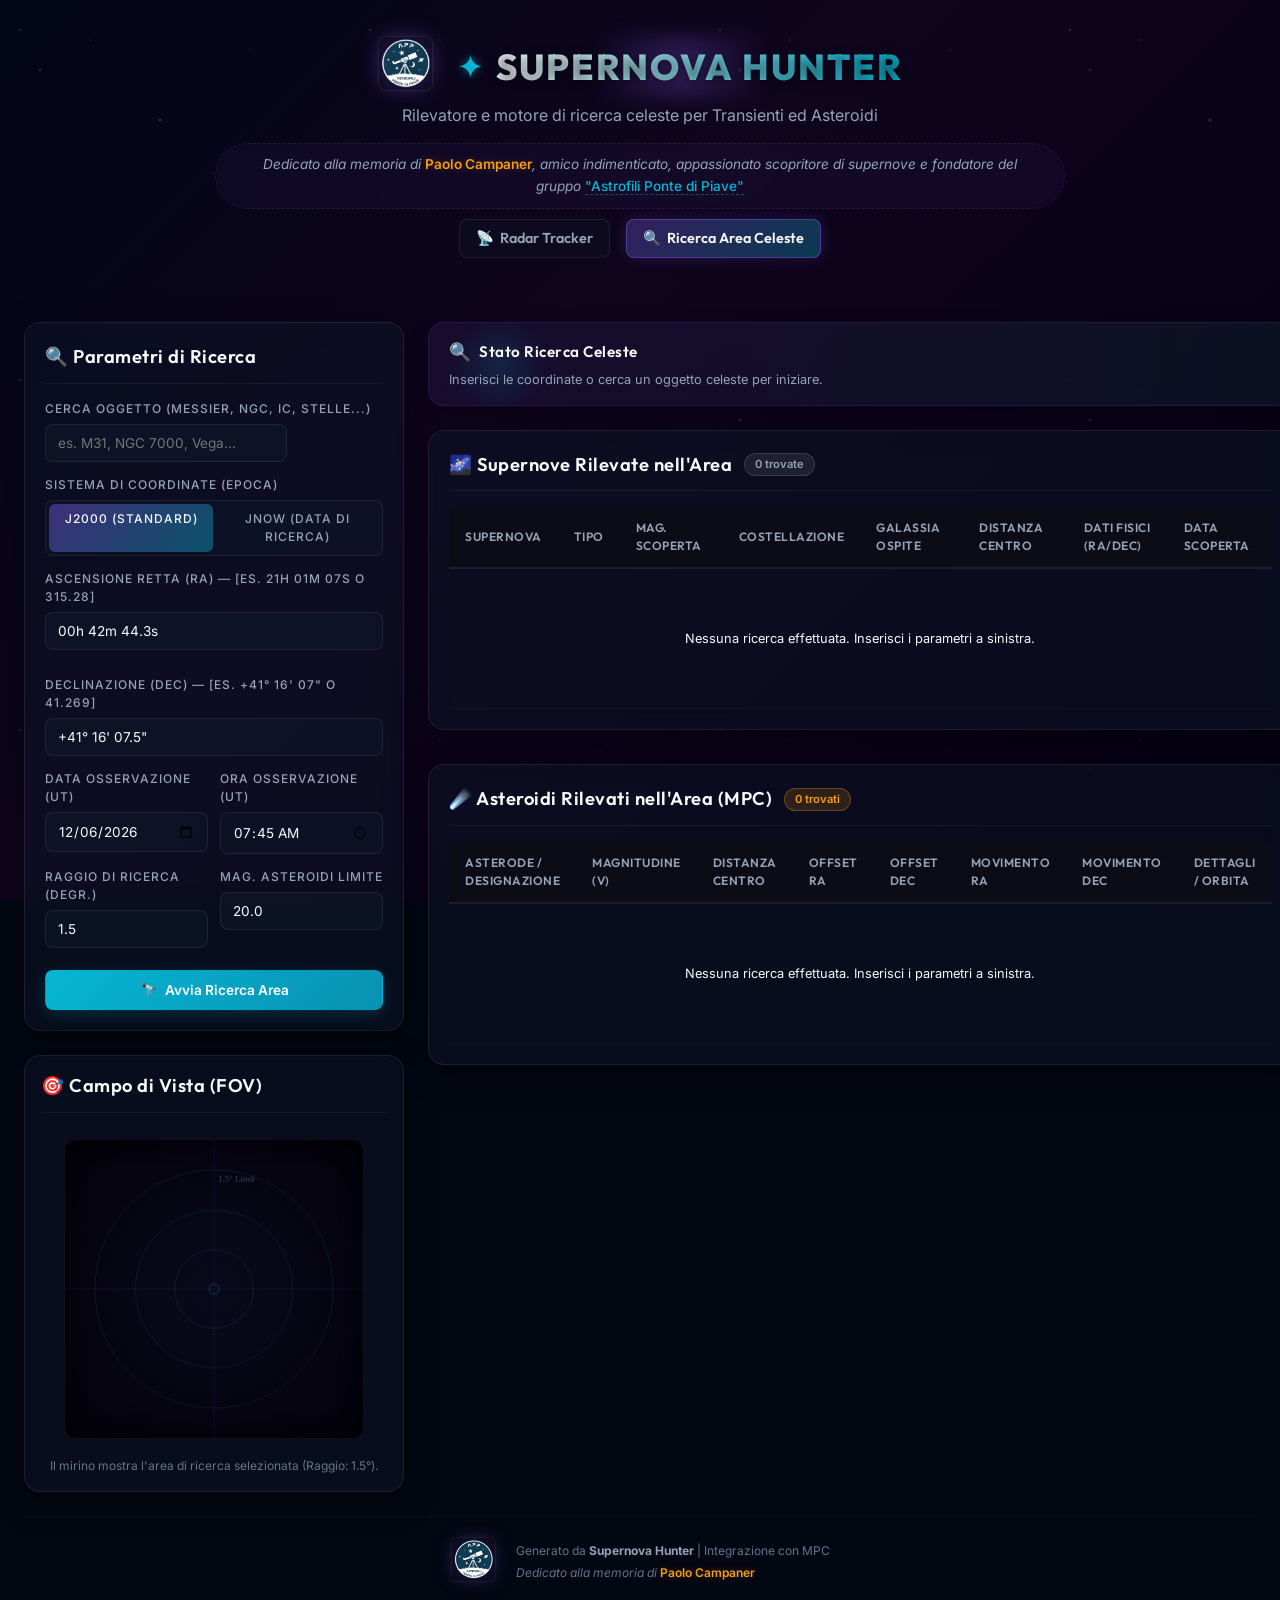
==== search.html @ 0cbd430c "Add collapsible MPC Debug Console card to inspect request URL and response HTML" ====
<!DOCTYPE html>
<html lang="it">
<head>
    <meta charset="UTF-8">
    <meta name="viewport" content="width=device-width, initial-scale=1.0">
    <title>Supernova & Asteroid Search - Celestial Area Lookup</title>
    
    <!-- Google Fonts -->
    <link rel="preconnect" href="https://fonts.googleapis.com">
    <link rel="preconnect" href="https://fonts.gstatic.com" crossorigin>
    <link href="https://fonts.googleapis.com/css2?family=Inter:wght@300;400;500;600;700&family=Outfit:wght@300;400;500;600;700;800&display=swap" rel="stylesheet">
    
    <!-- Styling -->
    <link rel="stylesheet" href="style.css">
</head>
<body>
    <div class="cosmos-bg"></div>
    <div class="stars-overlay"></div>

    <div class="app-container">
        <!-- Header -->
        <header class="app-header">
            <div class="header-logo-container">
                <a href="https://www.astrofilipontedipiave.it" target="_blank" class="brand-logo-link">
                    <img src="LogoAstrofili.png" alt="Logo Astrofili Ponte di Piave" class="brand-logo-img">
                </a>
                <div class="header-logo">
                    <div class="logo-glow"></div>
                    <span class="logo-icon">✦</span>
                    <h1>SUPERNOVA HUNTER</h1>
                </div>
            </div>
            <p class="header-subtitle">Rilevatore e motore di ricerca celeste per Transienti ed Asteroidi</p>
            <div class="header-dedication">
                Dedicato alla memoria di <strong class="dedication-highlight">Paolo Campaner</strong>, amico indimenticato, appassionato scopritore di supernove e fondatore del gruppo <a href="https://www.astrofilipontedipiave.it" target="_blank" class="dedication-link">"Astrofili Ponte di Piave"</a>
            </div>
            
            <!-- Navigation Menu -->
            <nav class="nav-menu">
                <a href="index.html" class="nav-item">
                    <span>📡</span> Radar Tracker
                </a>
                <a href="search.html" class="nav-item active">
                    <span>🔍</span> Ricerca Area Celeste
                </a>
            </nav>
        </header>

        <!-- Main Layout Grid -->
        <main class="app-grid">
            
            <!-- Left Column: Search Form & Target Visualizer -->
            <section class="grid-left">
                
                <!-- Target Configuration Card -->
                <div class="card glass-card">
                    <div class="card-header">
                        <h2>🔍 Parametri di Ricerca</h2>
                    </div>
                    
                    <form id="searchForm" class="config-form">
                        <!-- DSO Text Search -->
                        <div class="form-group">
                            <label for="dsoSearch">Cerca Oggetto (Messier, NGC, IC, Stelle...)</label>
                            <div class="search-container">
                                <input type="text" id="dsoSearch" placeholder="es. M31, NGC 7000, Vega..." autocomplete="off">
                                <div id="searchSuggestions" class="suggestions-list" style="display: none;"></div>
                            </div>
                        </div>
                        
                        <!-- Epoch Coordinate System Toggle -->
                        <div class="form-group">
                            <label>Sistema di Coordinate (Epoca)</label>
                            <div class="radio-group-container">
                                <input type="radio" name="coordEpoch" id="epochJ2000" value="J2000" checked>
                                <label for="epochJ2000" class="radio-btn-label">J2000 (Standard)</label>
                                
                                <input type="radio" name="coordEpoch" id="epochJNow" value="JNow">
                                <label for="epochJNow" class="radio-btn-label">JNow (Data di Ricerca)</label>
                            </div>
                        </div>

                        <!-- RA and Dec Inputs -->
                        <div class="form-group">
                            <label for="inputRA">Ascensione Retta (RA) — [es. 21h 01m 07s o 315.28]</label>
                            <input type="text" id="inputRA" required placeholder="es. 21h 01m 07s o 315.28">
                        </div>
                        <div class="form-group" style="margin-top: 12px;">
                            <label for="inputDec">Declinazione (Dec) — [es. +41° 16' 07&quot; o 41.269]</label>
                            <input type="text" id="inputDec" required placeholder="es. +41° 16' 07&quot; o 41.269">
                        </div>

                        <!-- Date and Time of Observation (for Precession & MPC calculations) -->
                        <div class="form-row">
                            <div class="form-group">
                                <label for="searchDate">Data Osservazione (UT)</label>
                                <input type="date" id="searchDate" required>
                            </div>
                            <div class="form-group">
                                <label for="searchTime">Ora Osservazione (UT)</label>
                                <input type="time" id="searchTime" required>
                            </div>
                        </div>

                        <!-- Radius and Limiting Mag -->
                        <div class="form-row">
                            <div class="form-group">
                                <label for="searchRadius">Raggio di Ricerca (degr.)</label>
                                <input type="number" id="searchRadius" step="0.1" min="0.1" max="5.0" value="1.5" required>
                            </div>
                            <div class="form-group">
                                <label for="limitMag">Mag. Asteroidi Limite</label>
                                <input type="number" id="limitMag" step="0.5" min="10" max="25" value="20.0" required>
                            </div>
                        </div>

                        <div class="form-buttons">
                            <button type="submit" class="btn btn-search">
                                <span>🔭</span> Avvia Ricerca Area
                            </button>
                        </div>
                    </form>
                </div>

                <!-- Coordinates Target Mini-Map Visualizer -->
                <div class="card glass-card coord-viz-card">
                    <div class="card-header" style="width: 100%;">
                        <h2>🎯 Campo di Vista (FOV)</h2>
                    </div>
                    <div class="coord-canvas-container">
                        <canvas id="coordVisualizer" width="300" height="300"></canvas>
                    </div>
                    <div style="font-size: 0.75rem; color: var(--text-muted); text-align: center; margin-top: 8px;">
                        Il mirino mostra l'area di ricerca selezionata (Raggio: <span id="fovRadiusLabel">1.5</span>°).
                    </div>
                </div>

            </section>
            
            <!-- Right Column: Results Sections -->
            <section class="grid-right">
                
                <!-- Live Search Summary Banner -->
                <div class="info-banner" id="searchInfoBanner">
                    <div class="banner-glow"></div>
                    <div class="banner-content">
                        <div class="banner-title-group">
                            <span class="pulse-icon">🔍</span>
                            <h3>Stato Ricerca Celeste</h3>
                        </div>
                        <p id="searchSummaryText">Inserisci le coordinate o cerca un oggetto celeste per iniziare.</p>
                    </div>
                </div>

                <!-- Supernovae Results Table Card -->
                <div class="card glass-card results-card">
                    <div class="card-header">
                        <div class="header-title-wrapper">
                            <h2>🌌 Supernove Rilevate nell'Area</h2>
                            <span class="count-badge" id="snCountBadge">0 trovate</span>
                        </div>
                    </div>
                    
                    <div class="table-wrapper">
                        <table class="supernovae-table">
                            <thead>
                                <tr>
                                    <th>Supernova</th>
                                    <th>Tipo</th>
                                    <th>Mag. Scoperta</th>
                                    <th>Costellazione</th>
                                    <th>Galassia Ospite</th>
                                    <th>Distanza Centro</th>
                                    <th>Dati Fisici (RA/Dec)</th>
                                    <th>Data Scoperta</th>
                                </tr>
                            </thead>
                            <tbody id="snResultsBody">
                                <tr>
                                    <td colspan="8" class="table-placeholder">
                                        Nessuna ricerca effettuata. Inserisci i parametri a sinistra.
                                    </td>
                                </tr>
                            </tbody>
                        </table>
                    </div>
                </div>

                <!-- Minor Planets / Asteroids Results Table Card -->
                <div class="card glass-card results-card" style="margin-top: 10px;">
                    <div class="card-header">
                        <div class="header-title-wrapper">
                            <h2>☄️ Asteroidi Rilevati nell'Area (MPC)</h2>
                            <span class="count-badge badge-asteroid" id="asteroidCountBadge">0 trovati</span>
                        </div>
                    </div>
                    
                    <div class="table-wrapper">
                        <table class="supernovae-table">
                            <thead>
                                <tr>
                                    <th>Asterode / Designazione</th>
                                    <th>Magnitudine (V)</th>
                                    <th>Distanza Centro</th>
                                    <th>Offset RA</th>
                                    <th>Offset Dec</th>
                                    <th>Movimento RA</th>
                                    <th>Movimento Dec</th>
                                    <th>Dettagli / Orbita</th>
                                </tr>
                            </thead>
                            <tbody id="asteroidResultsBody">
                                <tr>
                                    <td colspan="8" class="table-placeholder">
                                        Nessuna ricerca effettuata. Inserisci i parametri a sinistra.
                                    </td>
                                </tr>
                            </tbody>
                        </table>
                    </div>
                </div>

                <!-- Fallback Form for MPC Redirect -->
                <div id="mpcFallbackContainer" class="card glass-card" style="display: none; border-color: rgba(245, 158, 11, 0.3);">
                    <div style="display: flex; gap: 12px; align-items: flex-start;">
                        <span style="font-size: 1.5rem;">⚠️</span>
                        <div>
                            <h4 style="color: var(--neon-gold); font-family: var(--font-display); margin-bottom: 4px;">Problema con l'interrogazione diretta dell'MPC</h4>
                            <p style="font-size: 0.8rem; color: var(--text-secondary); margin-bottom: 12px;">
                                La richiesta diretta ai server del Minor Planet Center è stata bloccata (CORS o timeout). Puoi comunque produrre la lista ufficiale compilando la richiesta ufficiale in una nuova finestra.
                            </p>
                            
                            <!-- Hidden form to submit to MPC -->
                            <form action="https://minorplanetcenter.net/cgi-bin/mpcheck.cgi" method="POST" target="_blank" id="mpcRedirectForm">
                                <input type="hidden" name="year" id="fallbackYear">
                                <input type="hidden" name="month" id="fallbackMonth">
                                <input type="hidden" name="day" id="fallbackDay">
                                <input type="hidden" name="which" value="pos">
                                <input type="hidden" name="ra" id="fallbackRA">
                                <input type="hidden" name="decl" id="fallbackDec">
                                <input type="hidden" name="radius" id="fallbackRadius">
                                <input type="hidden" name="limit" id="fallbackLimit">
                                <input type="hidden" name="oc" value="500">
                                <input type="hidden" name="sort" value="d">
                                <input type="hidden" name="mot" value="h">
                                <input type="hidden" name="tmot" value="s">
                                <input type="hidden" name="pdes" value="u">
                                <input type="hidden" name="needed" value="f">
                                <input type="hidden" name="type" value="p">
                                
                                <button type="submit" class="btn btn-secondary" style="border-color: var(--neon-gold); color: var(--neon-gold); background: rgba(245, 158, 11, 0.1);">
                                    🔗 Apri Ricerca su Minor Planet Center (Nuova Scheda)
                                </button>
                            </form>
                        </div>
                    </div>
                <!-- MPC Debug Console -->
                <div class="card glass-card" id="mpcDebugConsole" style="margin-top: 10px; border-color: rgba(6, 182, 212, 0.3);">
                    <div class="card-header" style="cursor: pointer; display: flex; justify-content: space-between; align-items: center;" onclick="document.getElementById('mpcDebugContent').classList.toggle('collapsed')">
                        <h2>🛠️ MPC Debug Console (Scambio Query)</h2>
                        <span class="badge badge-info" style="cursor: pointer;">Espandi/Riduci</span>
                    </div>
                    <div id="mpcDebugContent" class="debug-content collapsed" style="padding: 12px; display: flex; flex-direction: column; gap: 10px;">
                        <div>
                            <strong style="color: var(--neon-cyan); font-size: 0.8rem;">URL Richiesta (tramite Proxy):</strong>
                            <input type="text" id="debugMpcUrl" readonly style="width: 100%; background: rgba(0,0,0,0.5); border: 1px solid rgba(255,255,255,0.1); color: #fff; padding: 6px; border-radius: 4px; font-family: monospace; font-size: 0.75rem; margin-top: 4px;">
                        </div>
                        <div>
                            <strong style="color: var(--neon-gold); font-size: 0.8rem;">Risposta HTML Ricevuta:</strong>
                            <textarea id="debugMpcResponse" readonly rows="12" style="width: 100%; background: rgba(0,0,0,0.5); border: 1px solid rgba(255,255,255,0.1); color: #fff; padding: 6px; border-radius: 4px; font-family: monospace; font-size: 0.75rem; margin-top: 4px; resize: vertical;"></textarea>
                        </div>
                    </div>
                </div>

            </section>
            
        </main>
        
        <!-- Footer -->
        <footer class="app-footer-bar">
            <div class="footer-content">
                <a href="https://www.astrofilipontedipiave.it" target="_blank" class="footer-logo-link">
                    <img src="LogoAstrofili.png" alt="Logo Astrofili Ponte di Piave" class="footer-logo-img">
                </a>
                <div class="footer-text">
                    <p>Generato da <strong>Supernova Hunter</strong> | Integrazione con MPC</p>
                    <p class="footer-dedication-text">Dedicato alla memoria di <span class="dedication-highlight">Paolo Campaner</span></p>
                </div>
            </div>
        </footer>
    </div>

    <!-- Scripts -->
    <script src="search.js"></script>
</body>
</html>
---- style.css ----
/* ==========================================================================
   SUPERNOVA HUNTER - PREMIUM COSMIC DESIGN SYSTEM
   ========================================================================== */

/* Design Tokens & Theme Variables */
:root {
    --bg-dark: #030712;
    --bg-deep: #090314;
    --glass-bg: rgba(15, 23, 42, 0.45);
    --glass-bg-hover: rgba(30, 41, 59, 0.55);
    --glass-border: rgba(255, 255, 255, 0.08);
    --glass-border-focus: rgba(139, 92, 246, 0.4);
    
    /* Neon Colors */
    --neon-cyan: #06b6d4;
    --neon-purple: #8b5cf6;
    --neon-pink: #ec4899;
    --neon-gold: #f59e0b;
    --neon-green: #10b981;
    --neon-red: #ef4444;
    
    /* Text Colors */
    --text-primary: #f8fafc;
    --text-secondary: #94a3b8;
    --text-muted: #64748b;
    
    /* Layout & Utilities */
    --font-display: 'Outfit', 'Inter', -apple-system, BlinkMacSystemFont, sans-serif;
    --font-sans: 'Inter', -apple-system, BlinkMacSystemFont, sans-serif;
    --border-radius: 16px;
    --transition: all 0.25s cubic-bezier(0.4, 0, 0.2, 1);
    --shadow-glow: 0 0 20px rgba(139, 92, 246, 0.15);
}

/* Reset & Base Styles */
* {
    margin: 0;
    padding: 0;
    box-sizing: border-box;
}

body {
    background-color: var(--bg-dark);
    color: var(--text-primary);
    font-family: var(--font-sans);
    line-height: 1.5;
    overflow-x: hidden;
}

/* Dynamic Cosmic Backgrounds */
.cosmos-bg {
    position: fixed;
    top: 0;
    left: 0;
    width: 100vw;
    height: 100vh;
    background: linear-gradient(135deg, #020617 0%, #0f051d 40%, #050012 100%);
    z-index: -2;
}

.stars-overlay {
    position: fixed;
    top: 0;
    left: 0;
    width: 100vw;
    height: 100vh;
    background-image: 
        radial-gradient(1.5px 1.5px at 20px 30px, #ffffff, rgba(0,0,0,0)),
        radial-gradient(2px 2px at 40px 70px, rgba(255,255,255,0.7), rgba(0,0,0,0)),
        radial-gradient(1px 1px at 90px 40px, rgba(255,255,255,0.9), rgba(0,0,0,0)),
        radial-gradient(2px 2px at 160px 120px, #ffffff, rgba(0,0,0,0)),
        radial-gradient(1.5px 1.5px at 250px 50px, rgba(139,92,246,0.6), rgba(0,0,0,0));
    background-repeat: repeat;
    background-size: 350px 350px;
    opacity: 0.25;
    z-index: -1;
    animation: slow-pan 120s linear infinite;
}

@keyframes slow-pan {
    from { background-position: 0 0; }
    to { background-position: 350px 700px; }
}

/* Scrollbar styling */
::-webkit-scrollbar {
    width: 8px;
    height: 8px;
}
::-webkit-scrollbar-track {
    background: rgba(15, 23, 42, 0.15);
}
::-webkit-scrollbar-thumb {
    background: rgba(255, 255, 255, 0.1);
    border-radius: 4px;
}
::-webkit-scrollbar-thumb:hover {
    background: rgba(255, 255, 255, 0.2);
}

/* App Container */
.app-container {
    display: flex;
    flex-direction: column;
    min-height: 100vh;
    padding: 24px;
    max-width: 1600px;
    margin: 0 auto;
    gap: 24px;
}

/* Header Styles */
.app-header {
    text-align: center;
    padding: 12px 0;
    margin-bottom: 8px;
}

.header-logo-container {
    display: flex;
    align-items: center;
    justify-content: center;
    gap: 24px;
    flex-wrap: wrap;
}

.brand-logo-link {
    display: inline-block;
    filter: drop-shadow(0 0 10px rgba(139, 92, 246, 0.4));
    transition: transform 0.3s ease, filter 0.3s ease;
}

.brand-logo-link:hover {
    transform: scale(1.06);
    filter: drop-shadow(0 0 15px rgba(6, 182, 212, 0.7));
}

.brand-logo-img {
    height: 55px;
    border-radius: 8px;
    border: 1px solid rgba(255, 255, 255, 0.08);
    background: rgba(12, 8, 24, 0.4);
    padding: 2px;
}

.header-logo {
    position: relative;
    display: inline-flex;
    align-items: center;
    justify-content: center;
    gap: 12px;
}

.logo-glow {
    position: absolute;
    width: 250px;
    height: 60px;
    background: radial-gradient(circle, rgba(139,92,246,0.3) 0%, rgba(0,0,0,0) 70%);
    filter: blur(10px);
    z-index: -1;
}

.logo-icon {
    font-size: 2rem;
    color: var(--neon-cyan);
    text-shadow: 0 0 10px rgba(6,182,212,0.6);
    animation: pulse-glow 3s infinite ease-in-out;
}

.app-header h1 {
    font-family: var(--font-display);
    font-weight: 800;
    font-size: 2.25rem;
    letter-spacing: 2px;
    background: linear-gradient(to right, var(--text-primary), var(--neon-cyan));
    -webkit-background-clip: text;
    -webkit-text-fill-color: transparent;
    text-shadow: 0 2px 10px rgba(0,0,0,0.5);
}

.header-subtitle {
    color: var(--text-secondary);
    font-size: 1rem;
    margin-top: 6px;
    font-weight: 400;
}

/* Grid Layout */
.app-grid {
    display: grid;
    grid-template-columns: 380px 1fr;
    gap: 24px;
    align-items: start;
}

@media (max-width: 1100px) {
    .app-grid {
        grid-template-columns: 1fr;
    }
}

.grid-left, .grid-right {
    display: flex;
    flex-direction: column;
    gap: 24px;
}

/* Cards (Glassmorphism design) */
.card {
    background: var(--glass-bg);
    border: 1px solid var(--glass-border);
    border-radius: var(--border-radius);
    padding: 20px;
    box-shadow: 0 8px 32px 0 rgba(0, 0, 0, 0.4);
    backdrop-filter: blur(12px);
    -webkit-backdrop-filter: blur(12px);
    transition: var(--transition);
}

.card:hover {
    border-color: rgba(255, 255, 255, 0.12);
}

.card-header {
    display: flex;
    justify-content: space-between;
    align-items: center;
    margin-bottom: 16px;
    padding-bottom: 12px;
    border-bottom: 1px solid rgba(255, 255, 255, 0.05);
}

.card-header h2 {
    font-family: var(--font-display);
    font-size: 1.15rem;
    font-weight: 600;
    letter-spacing: 0.5px;
    color: var(--text-primary);
}

/* Configuration Panel Controls */
.config-form {
    display: flex;
    flex-direction: column;
    gap: 14px;
}

.form-row {
    display: grid;
    grid-template-columns: 1fr 1fr;
    gap: 12px;
}

.form-group {
    display: flex;
    flex-direction: column;
    gap: 6px;
}

.form-group label {
    font-size: 0.75rem;
    font-weight: 500;
    text-transform: uppercase;
    letter-spacing: 1px;
    color: var(--text-secondary);
}

.form-group input {
    background: rgba(15, 23, 42, 0.6);
    border: 1px solid var(--glass-border);
    border-radius: 8px;
    padding: 10px 12px;
    color: var(--text-primary);
    font-family: var(--font-sans);
    font-size: 0.85rem;
    transition: var(--transition);
}

.form-group input:focus {
    outline: none;
    border-color: var(--neon-purple);
    box-shadow: 0 0 10px rgba(139, 92, 246, 0.15);
}

.form-buttons {
    display: flex;
    flex-direction: column;
    gap: 8px;
    margin-top: 8px;
}

/* Custom Buttons */
.btn {
    display: inline-flex;
    align-items: center;
    justify-content: center;
    gap: 8px;
    padding: 11px 16px;
    font-family: var(--font-sans);
    font-size: 0.85rem;
    font-weight: 600;
    border-radius: 8px;
    cursor: pointer;
    transition: var(--transition);
    border: 1px solid transparent;
}

.btn-primary {
    background: linear-gradient(135deg, var(--neon-purple) 0%, #7c3aed 100%);
    color: white;
    box-shadow: 0 4px 15px rgba(139, 92, 246, 0.2);
}

.btn-primary:hover {
    transform: translateY(-1px);
    box-shadow: 0 6px 20px rgba(139, 92, 246, 0.35);
    background: linear-gradient(135deg, #9333ea 0%, #6d28d9 100%);
}

.btn-secondary {
    background: rgba(30, 41, 59, 0.4);
    border: 1px solid var(--glass-border);
    color: var(--text-primary);
}

.btn-secondary:hover {
    background: rgba(51, 65, 85, 0.5);
    border-color: rgba(255, 255, 255, 0.2);
}

/* Radar Celeste */
.radar-container {
    display: flex;
    flex-direction: column;
    align-items: center;
    justify-content: center;
    margin: 10px 0 20px 0;
}

.radar-compass {
    position: relative;
    width: 340px;
    height: 340px;
    background: radial-gradient(circle, rgba(13, 10, 28, 0.8) 0%, rgba(6, 4, 15, 0.95) 75%, #020108 100%);
    border: 2px solid rgba(139, 92, 246, 0.2);
    border-radius: 50%;
    box-shadow: inset 0 0 30px rgba(139, 92, 246, 0.15), var(--shadow-glow);
}

.compass-label {
    position: absolute;
    font-family: var(--font-display);
    font-size: 0.85rem;
    font-weight: 700;
    color: var(--text-muted);
}

.compass-label.north { top: 8px; left: 50%; transform: translateX(-50%); color: var(--neon-cyan); }
.compass-label.east  { right: 10px; top: 50%; transform: translateY(-50%); }
.compass-label.south { bottom: 8px; left: 50%; transform: translateX(-50%); }
.compass-label.west  { left: 10px; top: 50%; transform: translateY(-50%); }

#skyRadar {
    position: absolute;
    top: 0;
    left: 0;
    border-radius: 50%;
    pointer-events: auto;
}

.radar-legend {
    display: flex;
    justify-content: center;
    gap: 14px;
    margin-top: 14px;
    font-size: 0.75rem;
    color: var(--text-secondary);
}

.radar-legend .legend-item {
    display: flex;
    align-items: center;
    gap: 6px;
}

.radar-legend .dot {
    display: inline-block;
    width: 8px;
    height: 8px;
    border-radius: 50%;
}

.sn-type-ia { background-color: var(--neon-purple); box-shadow: 0 0 6px var(--neon-purple); }
.sn-type-ii { background-color: var(--neon-cyan); box-shadow: 0 0 6px var(--neon-cyan); }
.sn-type-other { background-color: var(--neon-green); box-shadow: 0 0 6px var(--neon-green); }

/* Time Slider Scrubber */
.time-scrubber {
    display: flex;
    flex-direction: column;
    gap: 8px;
    padding-top: 12px;
    border-top: 1px solid rgba(255, 255, 255, 0.05);
}

.slider-header {
    display: flex;
    justify-content: space-between;
    align-items: center;
}

.slider-header label {
    font-size: 0.75rem;
    color: var(--text-secondary);
}

.slider-val {
    font-family: var(--font-display);
    font-size: 0.8rem;
    font-weight: 600;
    color: var(--neon-cyan);
    text-shadow: 0 0 5px rgba(6, 182, 212, 0.3);
}

input[type="range"] {
    -webkit-appearance: none;
    width: 100%;
    height: 6px;
    border-radius: 3px;
    background: rgba(148, 163, 184, 0.1);
    outline: none;
}

input[type="range"]::-webkit-slider-thumb {
    -webkit-appearance: none;
    appearance: none;
    width: 16px;
    height: 16px;
    border-radius: 50%;
    background: var(--neon-cyan);
    cursor: pointer;
    box-shadow: 0 0 8px rgba(6, 182, 212, 0.7);
    transition: transform 0.1s;
}

input[type="range"]::-webkit-slider-thumb:hover {
    transform: scale(1.2);
}

.slider-ticks {
    display: flex;
    justify-content: space-between;
    font-size: 0.65rem;
    color: var(--text-muted);
    padding: 0 2px;
}

/* Info Banner */
.info-banner {
    position: relative;
    background: linear-gradient(90deg, rgba(30, 16, 58, 0.6) 0%, rgba(13, 27, 42, 0.6) 100%);
    border: 1px solid rgba(139, 92, 246, 0.15);
    border-radius: var(--border-radius);
    padding: 16px 20px;
    display: flex;
    align-items: center;
    box-shadow: 0 4px 20px rgba(0, 0, 0, 0.2);
    overflow: hidden;
}

.banner-glow {
    position: absolute;
    top: 50%;
    left: 20px;
    transform: translateY(-50%);
    width: 100px;
    height: 100px;
    background: radial-gradient(circle, rgba(6, 182, 212, 0.15) 0%, rgba(0, 0, 0, 0) 70%);
    filter: blur(5px);
    z-index: 1;
}

.banner-content {
    position: relative;
    z-index: 2;
    display: flex;
    flex-direction: column;
    gap: 4px;
}

.banner-title-group {
    display: flex;
    align-items: center;
    gap: 8px;
}

.pulse-icon {
    font-size: 1.1rem;
    animation: gentle-bounce 2s infinite ease-in-out;
}

.banner-content h3 {
    font-family: var(--font-display);
    font-size: 0.95rem;
    font-weight: 600;
    color: var(--text-primary);
    letter-spacing: 0.5px;
}

.banner-content p {
    font-size: 0.8rem;
    color: var(--text-secondary);
}

.banner-warning {
    border-color: rgba(239, 68, 68, 0.25);
    background: linear-gradient(90deg, rgba(69, 10, 10, 0.6) 0%, rgba(15, 23, 42, 0.6) 100%);
}

.banner-warning h3 {
    color: var(--neon-red);
}

@keyframes gentle-bounce {
    0%, 100% { transform: translateY(0); }
    50% { transform: translateY(-4px); }
}

/* Badges */
.badge {
    display: inline-flex;
    align-items: center;
    padding: 3px 8px;
    border-radius: 4px;
    font-size: 0.65rem;
    font-weight: 700;
    text-transform: uppercase;
    letter-spacing: 0.5px;
}

.badge-info { background: rgba(6, 182, 212, 0.15); border: 1px solid rgba(6, 182, 212, 0.25); color: var(--neon-cyan); }
.badge-purple { background: rgba(139, 92, 246, 0.15); border: 1px solid rgba(139, 92, 246, 0.25); color: var(--neon-purple); }
.badge-pink { background: rgba(236, 72, 153, 0.15); border: 1px solid rgba(236, 72, 153, 0.25); color: var(--neon-pink); }
.badge-gold { background: rgba(245, 158, 11, 0.15); border: 1px solid rgba(245, 158, 11, 0.25); color: var(--neon-gold); }
.badge-green { background: rgba(16, 185, 129, 0.15); border: 1px solid rgba(16, 185, 129, 0.25); color: var(--neon-green); }

/* Results Grid Header count badge */
.header-title-wrapper {
    display: flex;
    align-items: center;
    gap: 12px;
}

.count-badge {
    background: rgba(255, 255, 255, 0.08);
    border: 1px solid rgba(255, 255, 255, 0.12);
    border-radius: 99px;
    padding: 2px 10px;
    font-size: 0.7rem;
    font-weight: 600;
    color: var(--text-secondary);
}

.search-box input {
    background: rgba(15, 23, 42, 0.4);
    border: 1px solid var(--glass-border);
    border-radius: 8px;
    padding: 8px 12px;
    font-size: 0.8rem;
    color: var(--text-primary);
    width: 220px;
    transition: var(--transition);
}

.search-box input:focus {
    width: 260px;
    outline: none;
    border-color: var(--neon-cyan);
}

/* Supernovae Table */
.results-card {
    display: flex;
    flex-direction: column;
    max-height: 700px;
}

.table-wrapper {
    overflow-x: auto;
    overflow-y: auto;
    max-height: 520px;
}

.supernovae-table {
    width: 100%;
    border-collapse: collapse;
    font-size: 0.8rem;
    text-align: left;
}

.supernovae-table th {
    font-family: var(--font-display);
    font-weight: 600;
    font-size: 0.75rem;
    text-transform: uppercase;
    letter-spacing: 0.5px;
    color: var(--text-secondary);
    padding: 12px 16px;
    position: sticky;
    top: 0;
    background: #0b0c16; /* solid header so scrolling doesn't overlap text */
    border-bottom: 2px solid rgba(255, 255, 255, 0.07);
    z-index: 10;
}

.supernovae-table td {
    padding: 12px 16px;
    border-bottom: 1px solid rgba(255, 255, 255, 0.04);
    vertical-align: middle;
    color: var(--text-primary);
}

.supernovae-table tbody tr {
    transition: var(--transition);
    cursor: pointer;
}

.supernovae-table tbody tr:hover {
    background: var(--glass-bg-hover);
}

/* Custom SN cells */
.sn-name-cell {
    font-family: var(--font-display);
    font-weight: 700;
    color: var(--neon-cyan);
    display: flex;
    flex-direction: column;
    gap: 3px;
}

.sn-sub-type {
    font-family: var(--font-sans);
    font-size: 0.65rem;
    color: var(--text-muted);
}

.sn-mag-cell {
    font-family: var(--font-display);
    font-weight: 700;
    font-size: 0.85rem;
    text-shadow: 0 0 8px rgba(245, 158, 11, 0.2);
}

.sn-constellation-cell {
    font-weight: 500;
}

.sn-altitude-cell {
    display: flex;
    flex-direction: column;
    gap: 4px;
}

.alt-progress-bg {
    width: 100px;
    height: 4px;
    background: rgba(255, 255, 255, 0.05);
    border-radius: 2px;
    overflow: hidden;
}

.alt-progress-bar {
    height: 100%;
    border-radius: 2px;
    background: linear-gradient(90deg, var(--neon-purple), var(--neon-cyan));
}

.sn-dir-cell {
    font-family: var(--font-display);
    font-weight: 600;
    color: var(--text-secondary);
}

.table-placeholder {
    text-align: center;
    padding: 60px 0 !important;
    color: var(--text-secondary);
}

.table-placeholder p {
    margin-top: 12px;
}

/* Loading animations */
.loader {
    width: 28px;
    height: 28px;
    border: 2px solid rgba(139, 92, 246, 0.15);
    border-radius: 50%;
    border-top-color: var(--neon-purple);
    display: inline-block;
    animation: rotate 1s linear infinite;
}

@keyframes rotate {
    to { transform: rotate(360deg); }
}

/* Modal Overlay (Detailed information overlay) */
.modal-overlay {
    position: fixed;
    top: 0;
    left: 0;
    width: 100%;
    height: 100%;
    background: rgba(2, 4, 12, 0.7);
    backdrop-filter: blur(8px);
    z-index: 9999;
    display: flex;
    align-items: center;
    justify-content: center;
    opacity: 0;
    pointer-events: none;
    transition: opacity 0.3s ease;
}

.modal-overlay.active {
    opacity: 1;
    pointer-events: auto;
}

.modal-content {
    width: 90%;
    max-width: 600px;
    max-height: 90vh;
    display: flex;
    flex-direction: column;
    overflow: hidden;
    background: #0c0818;
    border: 1px solid rgba(139, 92, 246, 0.2);
    border-radius: var(--border-radius);
    padding: 24px;
    box-shadow: 0 10px 40px rgba(0, 0, 0, 0.6), var(--shadow-glow);
    position: relative;
    transform: translateY(20px);
    transition: transform 0.3s ease;
}

.modal-overlay.active .modal-content {
    transform: translateY(0);
}

.modal-body {
    overflow-y: auto;
    flex-grow: 1;
    padding-right: 8px;
    margin-right: -4px;
}

/* Custom scrollbar for modal-body */
.modal-body::-webkit-scrollbar {
    width: 6px;
}

.modal-body::-webkit-scrollbar-track {
    background: rgba(255, 255, 255, 0.02);
    border-radius: 3px;
}

.modal-body::-webkit-scrollbar-thumb {
    background: rgba(139, 92, 246, 0.3);
    border-radius: 3px;
}

.modal-body::-webkit-scrollbar-thumb:hover {
    background: rgba(139, 92, 246, 0.6);
}

.modal-close {
    position: absolute;
    top: 16px;
    right: 18px;
    background: none;
    border: none;
    color: var(--text-muted);
    font-size: 1.75rem;
    cursor: pointer;
    transition: var(--transition);
}

.modal-close:hover {
    color: var(--neon-pink);
}

.modal-header {
    display: flex;
    align-items: center;
    gap: 12px;
    margin-bottom: 20px;
    padding-bottom: 12px;
    border-bottom: 1px solid rgba(255, 255, 255, 0.05);
}

.modal-header h2 {
    font-family: var(--font-display);
    font-size: 1.45rem;
    font-weight: 700;
    color: var(--neon-cyan);
}

.modal-info-grid {
    display: grid;
    grid-template-columns: 1fr 1fr;
    gap: 14px;
    margin-bottom: 24px;
}

.info-block {
    display: flex;
    flex-direction: column;
    gap: 4px;
}

.info-block .label {
    font-size: 0.65rem;
    font-weight: 600;
    text-transform: uppercase;
    letter-spacing: 0.5px;
    color: var(--text-muted);
}

.info-block .value {
    font-size: 0.85rem;
    color: var(--text-primary);
    font-weight: 500;
}

/* Timeline of visibility inside Modal */
.modal-visibility-tracker {
    background: rgba(2, 4, 12, 0.5);
    border: 1px solid rgba(255, 255, 255, 0.04);
    border-radius: 8px;
    padding: 14px;
    margin-bottom: 20px;
}

.modal-visibility-tracker h3 {
    font-family: var(--font-display);
    font-size: 0.85rem;
    font-weight: 600;
    margin-bottom: 12px;
    color: var(--text-secondary);
}

.visibility-timeline {
    display: flex;
    flex-direction: column;
    gap: 8px;
}

.timeline-row {
    display: grid;
    grid-template-columns: 80px 1fr 100px;
    align-items: center;
    font-size: 0.75rem;
}

.timeline-time {
    font-family: var(--font-display);
    font-weight: 600;
    color: var(--neon-cyan);
}

.timeline-bar-wrapper {
    background: rgba(255, 255, 255, 0.03);
    height: 8px;
    border-radius: 4px;
    position: relative;
}

.timeline-bar-visible {
    background: linear-gradient(90deg, var(--neon-purple), var(--neon-cyan));
    height: 100%;
    border-radius: 4px;
}

.timeline-status {
    text-align: right;
    font-weight: 600;
}

.modal-footer {
    display: flex;
    justify-content: flex-end;
    flex-wrap: wrap;
    gap: 10px;
    padding-top: 14px;
    border-top: 1px solid rgba(255, 255, 255, 0.05);
    flex-shrink: 0;
}

/* Footer Bar */
.app-footer-bar {
    padding: 20px 0;
    border-top: 1px solid rgba(255, 255, 255, 0.04);
}

.footer-content {
    display: flex;
    align-items: center;
    justify-content: center;
    gap: 20px;
    flex-wrap: wrap;
}

.footer-logo-link {
    display: inline-block;
    filter: drop-shadow(0 0 8px rgba(139, 92, 246, 0.3));
    transition: transform 0.3s ease, filter 0.3s ease;
}

.footer-logo-link:hover {
    transform: scale(1.05);
    filter: drop-shadow(0 0 12px rgba(6, 182, 212, 0.6));
}

.footer-logo-img {
    height: 45px;
    border-radius: 6px;
    border: 1px solid rgba(255, 255, 255, 0.06);
    background: rgba(12, 8, 24, 0.4);
    padding: 2px;
}

.footer-text {
    display: flex;
    flex-direction: column;
    align-items: flex-start;
    gap: 4px;
    text-align: left;
}

.app-footer-bar p {
    font-weight: 400;
    font-size: 0.75rem;
    color: var(--text-muted);
    margin: 0;
}

.app-footer-bar p strong {
    color: var(--text-secondary);
}

.footer-dedication-text {
    font-style: italic;
}

/* Animations */
@keyframes pulse-glow {
    0%, 100% { opacity: 0.8; transform: scale(1); }
    50% { opacity: 1; transform: scale(1.15); }
}

/* Table Group Separators */
.table-group-header {
    background: rgba(15, 10, 30, 0.6) !important;
    cursor: default !important;
}

.table-group-header:hover {
    background: rgba(15, 10, 30, 0.6) !important;
}

.table-group-header td {
    font-family: var(--font-display);
    font-weight: 700;
    font-size: 0.8rem;
    letter-spacing: 1px;
    text-transform: uppercase;
    padding: 12px 16px !important;
    border-bottom: 2px solid rgba(255, 255, 255, 0.08) !important;
}

.group-brightest-header {
    border-left: 4px solid var(--neon-gold);
}
.group-brightest-header td {
    color: var(--neon-gold) !important;
    border-bottom-color: rgba(245, 158, 11, 0.25) !important;
}

.group-bright-header {
    border-left: 4px solid var(--neon-cyan);
}
.group-bright-header td {
    color: var(--neon-cyan) !important;
    border-bottom-color: rgba(6, 182, 212, 0.25) !important;
}

.group-observable-header {
    border-left: 4px solid var(--neon-purple);
}
.group-observable-header td {
    color: var(--neon-purple) !important;
    border-bottom-color: rgba(139, 92, 246, 0.25) !important;
}

/* Dedica Speciale a Paolo Campaner */
.header-dedication {
    margin-top: 16px;
    padding: 10px 24px;
    display: inline-block;
    font-size: 0.85rem;
    font-style: italic;
    color: var(--text-secondary);
    background: rgba(139, 92, 246, 0.05);
    border: 1px dashed rgba(139, 92, 246, 0.15);
    border-radius: 99px;
    backdrop-filter: blur(4px);
    -webkit-backdrop-filter: blur(4px);
    max-width: 850px;
    line-height: 1.6;
    animation: fade-in-glow 1.5s ease-out;
}

.dedication-highlight {
    color: var(--neon-gold);
    font-weight: 600;
    text-shadow: 0 0 8px rgba(245, 158, 11, 0.25);
    font-style: normal;
}

.dedication-link {
    color: var(--neon-cyan);
    text-decoration: none;
    font-weight: 500;
    border-bottom: 1px dashed rgba(6, 182, 212, 0.4);
    transition: var(--transition);
    font-style: normal;
}

.dedication-link:hover {
    color: #22d3ee;
    text-shadow: 0 0 8px rgba(6, 182, 212, 0.5);
    border-bottom-color: var(--neon-cyan);
}

@keyframes fade-in-glow {
    from {
        opacity: 0;
        transform: translateY(5px);
    }
    to {
        opacity: 1;
        transform: translateY(0);
    }
}

/* ==========================================================================
   MOBILE RESPONSIVE OVERRIDES (SCREENS < 768px)
   ========================================================================== */
@media (max-width: 767px) {
    /* 1. App Padding */
    .app-container {
        padding: 12px;
        gap: 16px;
    }
    
    .footer-content {
        flex-direction: column;
        gap: 12px;
        text-align: center;
    }
    
    .footer-text {
        align-items: center;
        text-align: center;
    }
    
    .app-header h1 {
        font-size: 1.8rem;
    }
    
    .header-dedication {
        padding: 8px 16px;
        font-size: 0.75rem;
        border-radius: 16px;
    }

    /* 2. Collapsible Observer Panel */
    .config-panel .card-header {
        cursor: pointer;
        user-select: none;
    }
    
    .config-panel .card-header h2 {
        display: flex;
        align-items: center;
        gap: 6px;
    }
    
    .config-panel .card-header h2::after {
        content: " ▲";
        font-size: 0.75rem;
        color: var(--neon-cyan);
        transition: transform 0.25s ease;
        display: inline-block;
        margin-left: auto;
    }
    
    .config-panel .card-header.form-collapsed h2::after {
        content: " ▼";
        color: var(--text-muted);
    }
    
    .config-form {
        transition: max-height 0.3s ease-out, opacity 0.2s ease-out;
        max-height: 500px;
        opacity: 1;
        overflow: hidden;
    }
    
    .config-form.collapsed {
        max-height: 0;
        opacity: 0;
        pointer-events: none;
        margin: 0;
        padding: 0;
    }

    /* 3. Responsive Table-to-Card Grid Layout */
    .table-wrapper {
        max-height: none;
        overflow-x: hidden;
    }
    
    .supernovae-table {
        display: block;
        border: none;
    }
    
    .supernovae-table thead {
        display: none; /* Hide standard column headers */
    }
    
    .supernovae-table tbody {
        display: block;
        width: 100%;
    }
    
    /* Style each supernova row as a standalone card */
    .supernovae-table tbody tr {
        display: grid;
        grid-template-columns: 1.5fr 1fr 1fr;
        grid-gap: 8px 10px;
        padding: 14px 16px;
        margin-bottom: 12px;
        background: rgba(15, 23, 42, 0.35);
        border: 1px solid var(--glass-border);
        border-radius: 12px;
        align-items: center;
        cursor: pointer;
        -webkit-tap-highlight-color: transparent;
        position: relative;
    }
    
    .supernovae-table tbody tr:hover {
        background: var(--glass-bg-hover);
        border-color: rgba(139, 92, 246, 0.3);
        box-shadow: 0 0 12px rgba(139, 92, 246, 0.1);
    }
    
    .supernovae-table td {
        display: block !important;
        padding: 0 !important;
        border: none !important;
        background: none !important;
        width: auto !important;
        height: auto !important;
    }
    
    /* Row 1: Name, Type, Magnitude */
    .supernovae-table td:nth-child(1) { /* Name */
        grid-column: 1;
        grid-row: 1;
        font-size: 0.95rem;
    }
    
    .supernovae-table td:nth-child(2) { /* Type Badge */
        grid-column: 2;
        grid-row: 1;
        justify-self: start;
    }
    
    .supernovae-table td:nth-child(3) { /* Discovery Mag */
        grid-column: 3;
        grid-row: 1;
        justify-self: end;
        font-size: 0.95rem;
    }
    
    /* Row 2: Constellation and Host Galaxy */
    .supernovae-table td:nth-child(4) { /* Constellation */
        grid-column: 1;
        grid-row: 2;
        font-size: 0.75rem;
        color: var(--text-secondary);
        font-weight: 500;
    }
    
    .supernovae-table td:nth-child(5) { /* Host Galaxy */
        grid-column: 2 / span 2;
        grid-row: 2;
        font-size: 0.75rem;
        justify-self: end;
        text-align: right;
    }
    
    /* Row 3: Peak Alt Progress and Azimuth Direction */
    .supernovae-table td:nth-child(6) { /* Altitude Peak & Progress */
        grid-column: 1 / span 2;
        grid-row: 3;
        font-size: 0.75rem;
    }
    
    .supernovae-table td:nth-child(6) .sn-altitude-cell {
        flex-direction: row;
        align-items: center;
        gap: 8px;
    }
    
    .supernovae-table td:nth-child(6) .alt-progress-bg {
        width: 80px;
        margin-top: 1px;
    }
    
    .supernovae-table td:nth-child(7) { /* Azimuth Direction */
        grid-column: 3;
        grid-row: 3;
        font-size: 0.75rem;
        justify-self: end;
        text-align: right;
    }
    
    /* Hide detailed columns on mobile - fully detailed inside the modal instead */
    .supernovae-table td:nth-child(8), /* Coordinates (RA/Dec) */
    .supernovae-table td:nth-child(9), /* Reporting Group */
    .supernovae-table td:nth-child(10) { /* Discovery Date */
        display: none !important;
    }
    
    /* 4. Table Group Headers & Placeholder Rows */
    .supernovae-table tbody tr.table-group-header {
        display: block !important;
        margin: 20px 0 8px 0;
        padding: 8px 12px;
        background: rgba(15, 10, 30, 0.75) !important;
        border: 1px solid rgba(139, 92, 246, 0.15) !important;
        border-radius: 8px;
        cursor: default !important;
    }
    
    .supernovae-table tbody tr.table-group-header td {
        display: block !important;
        width: 100% !important;
        font-size: 0.75rem !important;
        font-weight: 700 !important;
        text-transform: uppercase !important;
        letter-spacing: 0.5px !important;
    }
    
    /* Loading and Empty Placeholders */
    .supernovae-table tbody tr:has(.table-placeholder) {
        display: block !important;
        border: none !important;
        background: none !important;
        cursor: default !important;
        padding: 40px 0 !important;
    }
    
    .supernovae-table tbody tr:has(.table-placeholder) td {
        display: block !important;
        text-align: center !important;
    }

    /* 5. Mobile Detail Modal Layout & Size Optimization */
    .modal-content {
        padding: 16px;
        width: 95%;
        max-height: 95vh;
    }
    
    .modal-header {
        margin-bottom: 14px;
        padding-bottom: 8px;
    }
    
    .modal-header h2 {
        font-size: 1.2rem;
    }
    
    .modal-info-grid {
        grid-template-columns: 1fr; /* Stack into a single column on mobile */
        gap: 10px;
        margin-bottom: 16px;
    }
    
    .info-block {
        flex-direction: row;
        justify-content: space-between;
        align-items: center;
        border-bottom: 1px solid rgba(255, 255, 255, 0.03);
        padding-bottom: 6px;
    }
    
    .info-block .label {
        font-size: 0.65rem;
        margin-bottom: 0;
    }
    
    .info-block .value {
        font-size: 0.8rem;
        text-align: right;
    }
    
    .modal-visibility-tracker {
        padding: 10px;
        margin-bottom: 14px;
    }
    
    .modal-visibility-tracker h3 {
        font-size: 0.8rem;
        margin-bottom: 8px;
    }
    
    .timeline-row {
        grid-template-columns: 55px 1fr 85px;
        font-size: 0.7rem;
    }
    
    /* Mobile Modal Buttons - stacked full-width for comfortable tapping */
    .modal-footer {
        flex-direction: column;
        align-items: stretch;
        gap: 8px;
        padding-top: 10px;
    }
    
    .modal-footer .btn {
        width: 100%;
        padding: 12px;
        font-size: 0.85rem;
    }
    
    /* Radar Size & Fluidity Optimization */
    .radar-compass {
        width: 100% !important;
        max-width: 280px !important;
        height: auto !important;
        aspect-ratio: 1 / 1 !important;
        margin: 0 auto !important;
    }
    
    #skyRadar {
        width: 100% !important;
        height: 100% !important;
    }
    
    .compass-label {
        font-size: 0.75rem;
    }
}

/* ==========================================================================
   CELESTIAL SEARCH PAGE ADDITIONS
   ========================================================================== */

.nav-menu {
    display: flex;
    justify-content: center;
    gap: 16px;
    margin-top: 10px;
    margin-bottom: 20px;
}

.nav-item {
    font-family: var(--font-display);
    font-size: 0.9rem;
    font-weight: 600;
    color: var(--text-secondary);
    text-decoration: none;
    padding: 8px 16px;
    border-radius: 8px;
    border: 1px solid var(--glass-border);
    background: rgba(15, 23, 42, 0.3);
    transition: var(--transition);
    display: inline-flex;
    align-items: center;
    gap: 6px;
}

.nav-item:hover {
    color: var(--neon-cyan);
    border-color: rgba(6, 182, 212, 0.4);
    background: rgba(6, 182, 212, 0.1);
    box-shadow: 0 0 10px rgba(6, 182, 212, 0.15);
}

.nav-item.active {
    color: var(--text-primary);
    background: linear-gradient(135deg, rgba(139, 92, 246, 0.3) 0%, rgba(6, 182, 212, 0.3) 100%);
    border-color: rgba(139, 92, 246, 0.4);
    box-shadow: 0 0 15px rgba(139, 92, 246, 0.2);
}

.search-container {
    position: relative;
    width: 100%;
}

.suggestions-list {
    position: absolute;
    top: calc(100% + 4px);
    left: 0;
    right: 0;
    background: rgba(9, 5, 22, 0.95);
    border: 1px solid var(--glass-border-focus);
    border-radius: 8px;
    max-height: 220px;
    overflow-y: auto;
    z-index: 1000;
    box-shadow: 0 10px 25px rgba(0, 0, 0, 0.7), var(--shadow-glow);
    padding: 6px 0;
}

.suggestion-item {
    padding: 8px 14px;
    font-size: 0.85rem;
    color: var(--text-primary);
    cursor: pointer;
    display: flex;
    justify-content: space-between;
    align-items: center;
    transition: var(--transition);
}

.suggestion-item:hover {
    background: rgba(139, 92, 246, 0.2);
    color: var(--neon-cyan);
}

.suggestion-item .type-tag {
    font-size: 0.65rem;
    color: var(--text-muted);
    font-weight: 600;
    text-transform: uppercase;
}

/* Coordinate Visualizer Mini-Map */
.coord-viz-card {
    display: flex;
    flex-direction: column;
    align-items: center;
    justify-content: center;
    padding: 16px;
}

.coord-canvas-container {
    position: relative;
    width: 100%;
    max-width: 300px;
    aspect-ratio: 1/1;
    margin: 10px auto;
    border-radius: 12px;
    border: 1px solid rgba(255,255,255,0.05);
    background: radial-gradient(circle, rgba(13, 8, 28, 0.6) 0%, rgba(3, 1, 8, 0.9) 100%);
    box-shadow: inset 0 0 20px rgba(0,0,0,0.8);
    overflow: hidden;
}

#coordVisualizer {
    width: 100%;
    height: 100%;
    display: block;
}

.badge-asteroid {
    background: rgba(245, 158, 11, 0.15);
    border: 1px solid rgba(245, 158, 11, 0.3);
    color: var(--neon-gold);
}

.btn-search {
    background: linear-gradient(135deg, var(--neon-cyan) 0%, #0891b2 100%);
    color: white;
    box-shadow: 0 4px 15px rgba(6, 182, 212, 0.2);
}

.btn-search:hover {
    transform: translateY(-1px);
    box-shadow: 0 6px 20px rgba(6, 182, 212, 0.4);
    background: linear-gradient(135deg, #06b6d4 0%, #0891b2 100%);
}

.radio-group-container {
    display: flex;
    background: rgba(15, 23, 42, 0.5);
    border: 1px solid var(--glass-border);
    border-radius: 8px;
    padding: 3px;
    gap: 2px;
}

.radio-btn-label {
    flex: 1;
    text-align: center;
    font-size: 0.75rem;
    font-weight: 600;
    padding: 6px;
    border-radius: 6px;
    color: var(--text-secondary);
    cursor: pointer;
    transition: var(--transition);
}

.radio-group-container input[type="radio"] {
    display: none;
}

.radio-group-container input[type="radio"]:checked + .radio-btn-label {
    background: linear-gradient(135deg, rgba(139, 92, 246, 0.4) 0%, rgba(6, 182, 212, 0.4) 100%);
    color: var(--text-primary);
    box-shadow: 0 2px 6px rgba(0, 0, 0, 0.15);
}

.asteroids-table-header {
    background: rgba(245, 158, 11, 0.05) !important;
    border-left: 4px solid var(--neon-gold);
}

.asteroids-table-header td {
    color: var(--neon-gold) !important;
}

.dso-resolved-badge {
    animation: pulse-green-glow 1.5s infinite alternate;
}

@keyframes pulse-green-glow {
    from {
        box-shadow: 0 0 4px rgba(16, 185, 129, 0.2);
    }
    to {
        box-shadow: 0 0 10px rgba(16, 185, 129, 0.6);
    }
}

.debug-content.collapsed {
    display: none !important;
}
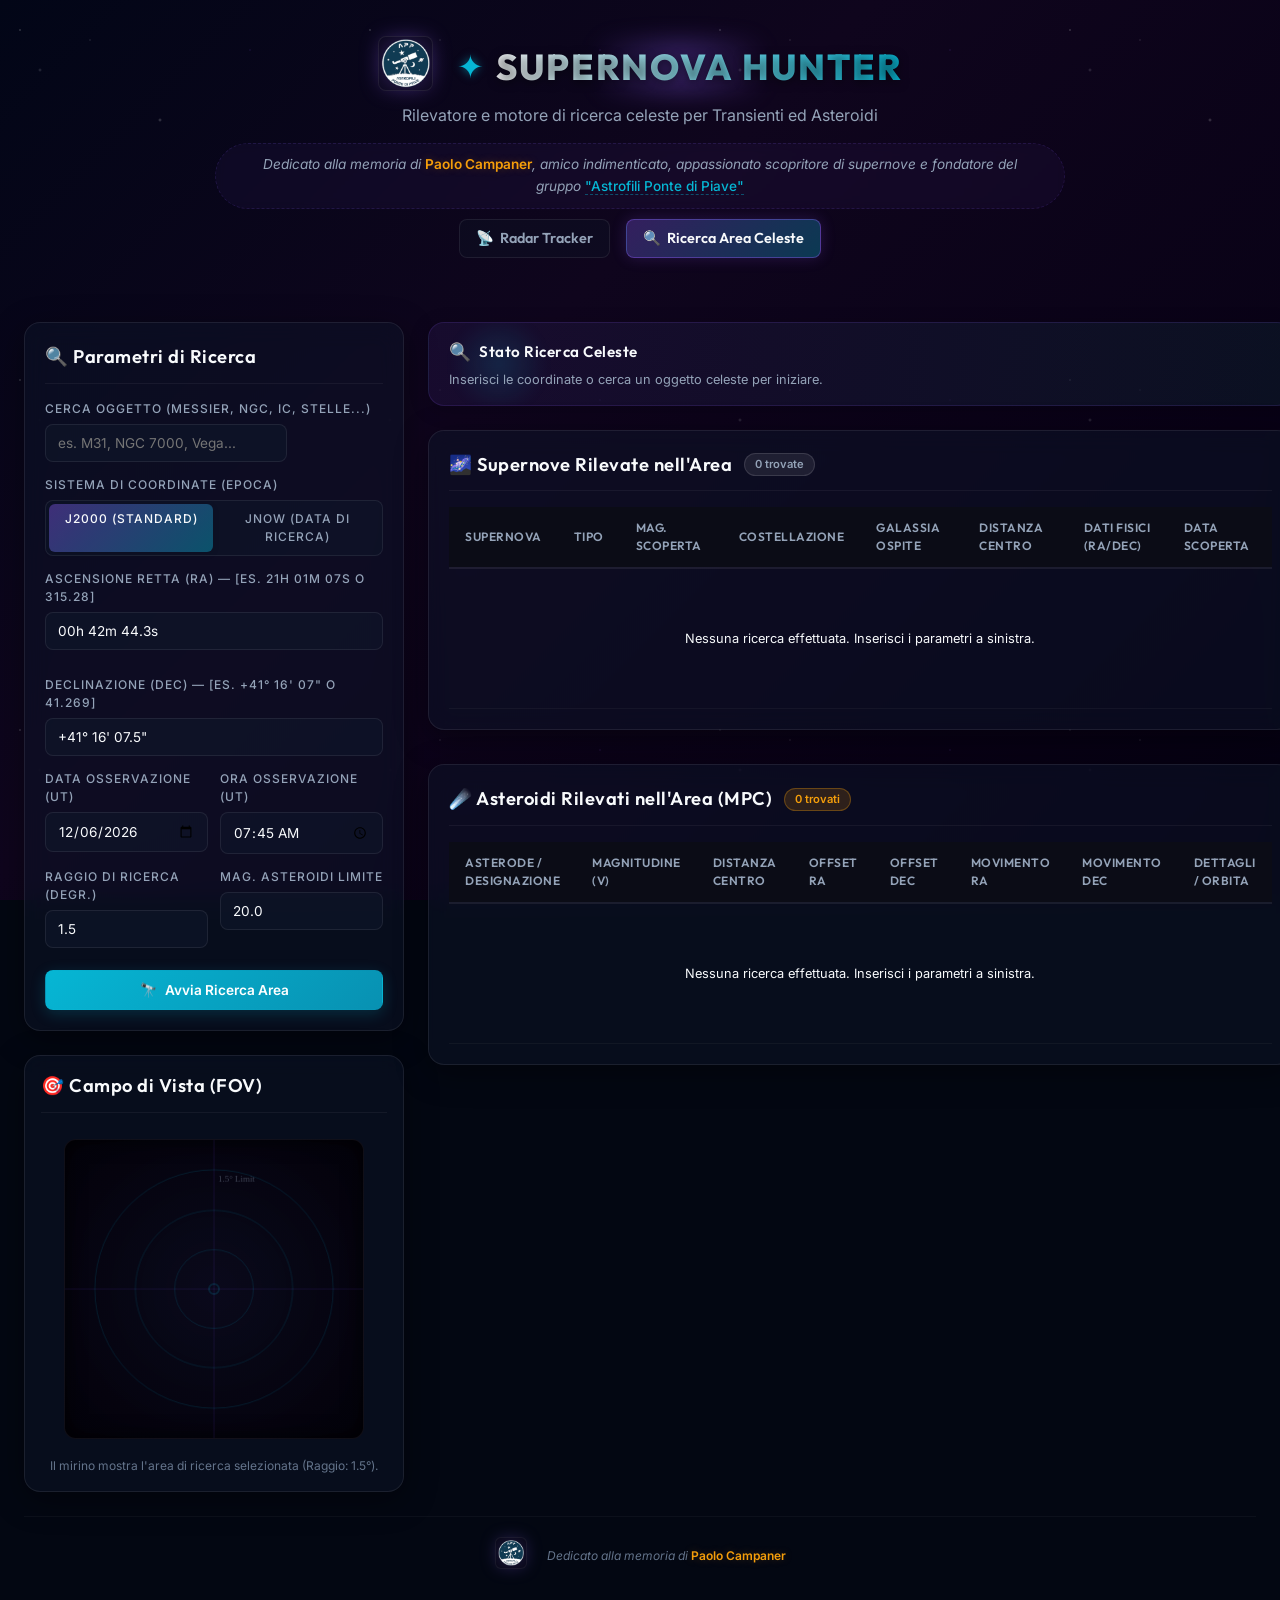
==== commit e8c7c6bc: "Clean up footer texts and make logo smaller" ====
--- a/search.html
+++ b/search.html
@@ -283,7 +283,6 @@
                     <img src="LogoAstrofili.png" alt="Logo Astrofili Ponte di Piave" class="footer-logo-img">
                 </a>
                 <div class="footer-text">
-                    <p>Generato da <strong>Supernova Hunter</strong> | Integrazione con MPC</p>
                     <p class="footer-dedication-text">Dedicato alla memoria di <span class="dedication-highlight">Paolo Campaner</span></p>
                 </div>
             </div>
--- a/style.css
+++ b/style.css
@@ -926,7 +926,7 @@
 }
 
 .footer-logo-img {
-    height: 45px;
+    height: 32px;
     border-radius: 6px;
     border: 1px solid rgba(255, 255, 255, 0.06);
     background: rgba(12, 8, 24, 0.4);
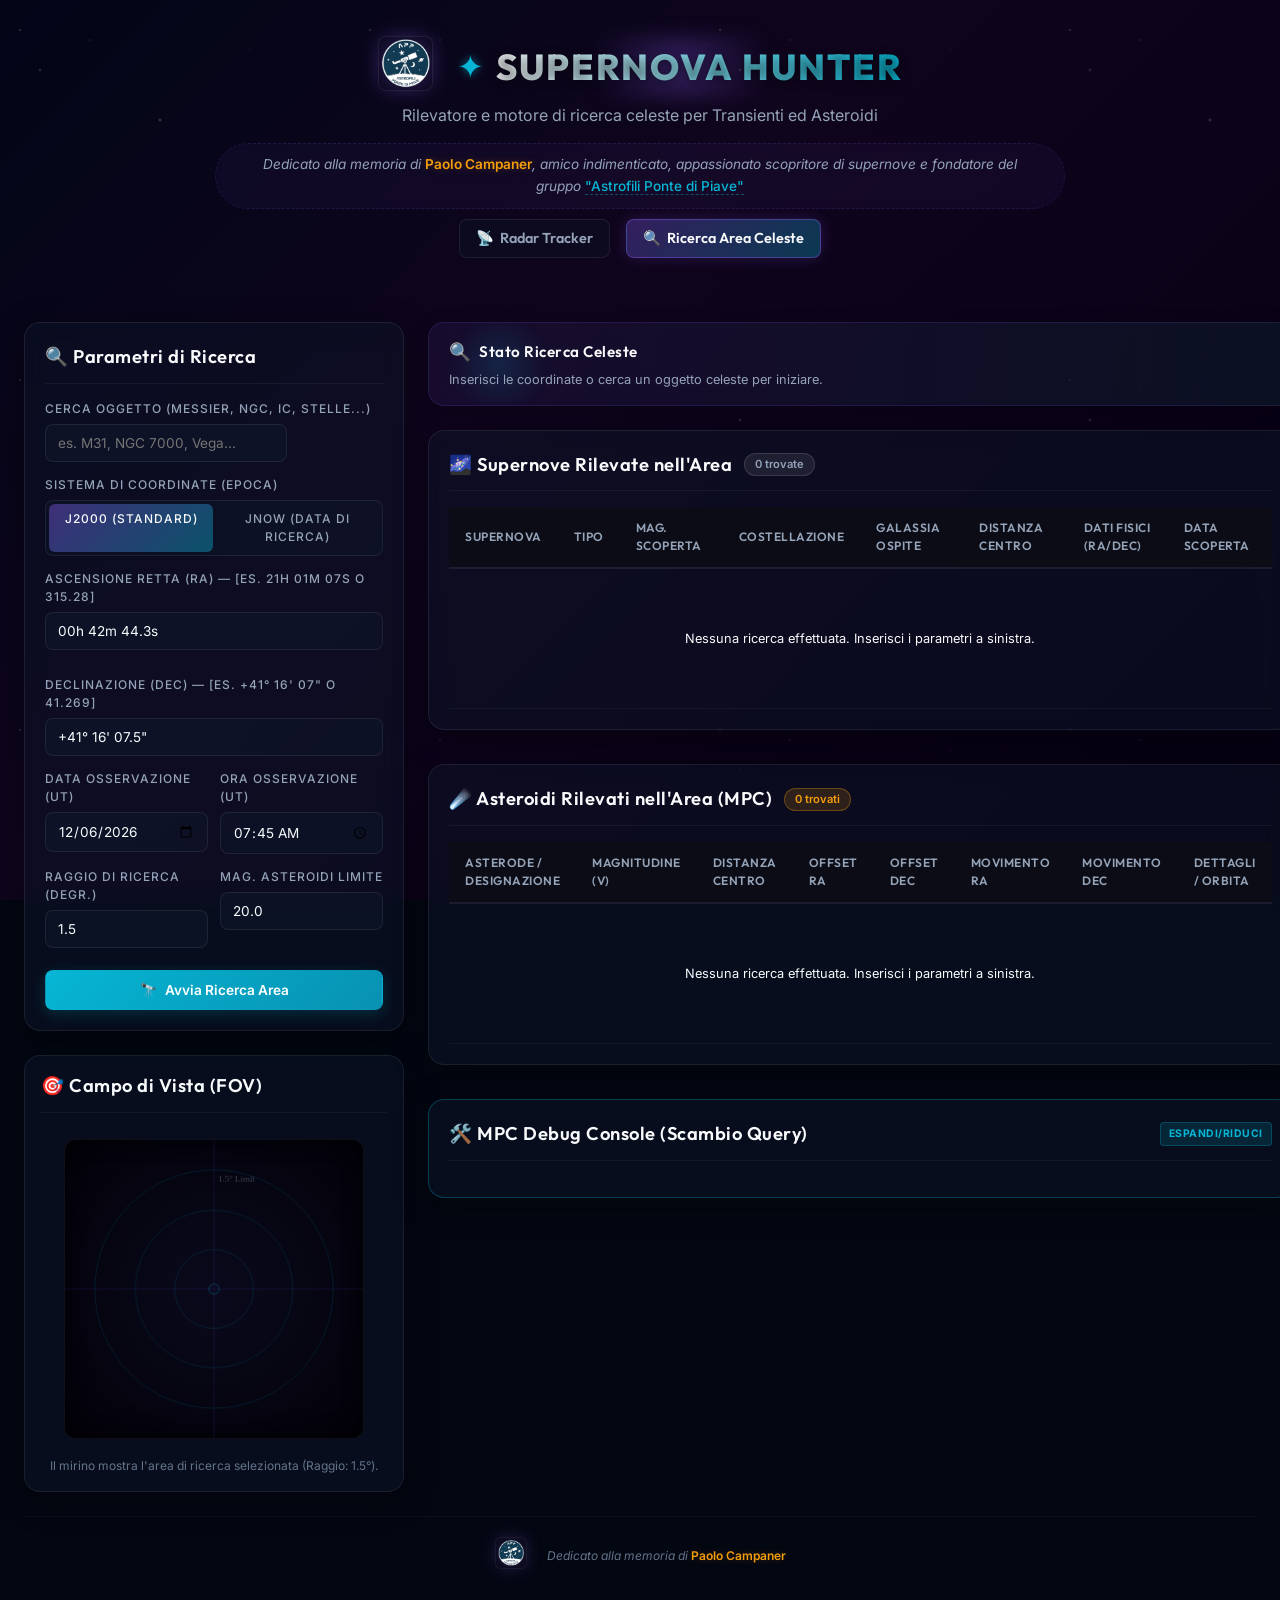
==== commit 8fbc4263: "Fix missing closing tag for mpcFallbackContainer making the debug console invisible" ====
--- a/search.html
+++ b/search.html
@@ -254,6 +254,7 @@
                             </form>
                         </div>
                     </div>
+                </div>
                 <!-- MPC Debug Console -->
                 <div class="card glass-card" id="mpcDebugConsole" style="margin-top: 10px; border-color: rgba(6, 182, 212, 0.3);">
                     <div class="card-header" style="cursor: pointer; display: flex; justify-content: space-between; align-items: center;" onclick="document.getElementById('mpcDebugContent').classList.toggle('collapsed')">
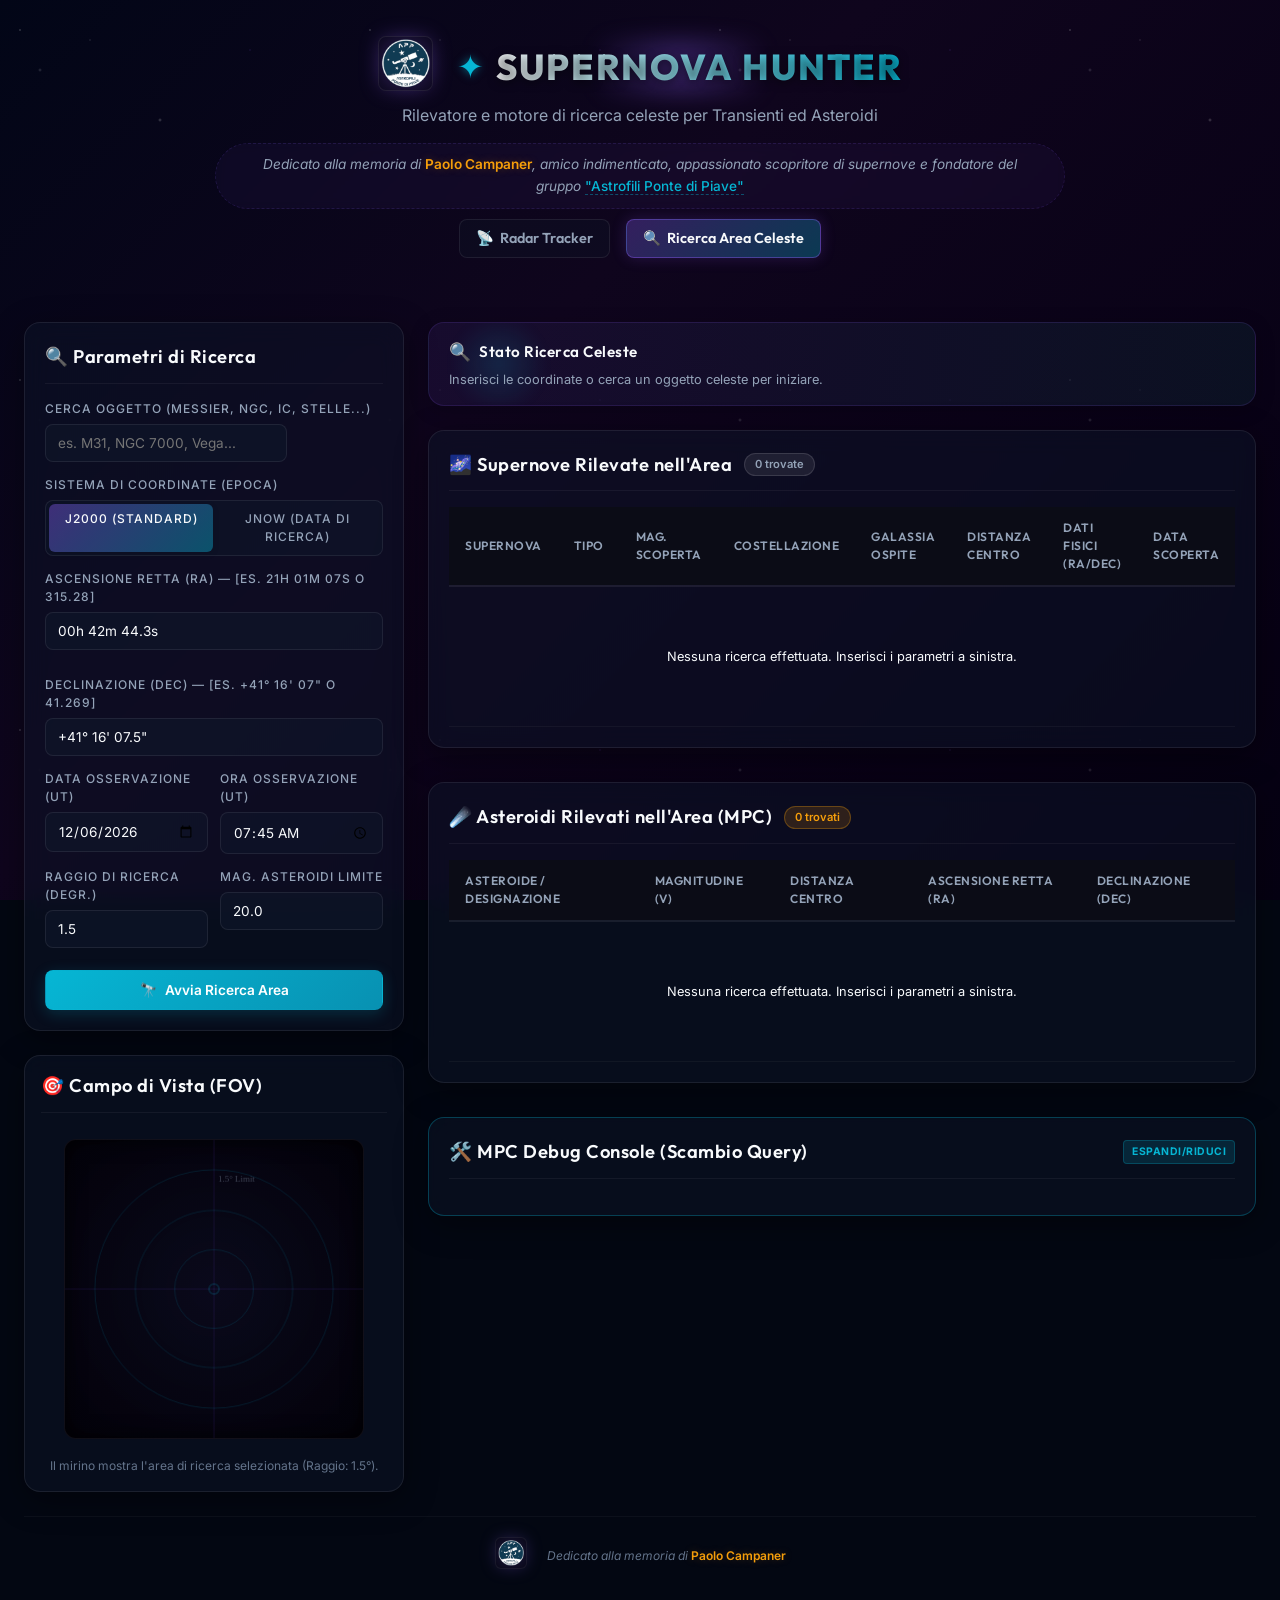
==== commit c49535df: "Fix asteroid distance calculation bug, sort table, add JPL link, and add SN details modal" ====
--- a/search.html
+++ b/search.html
@@ -199,14 +199,11 @@
                         <table class="supernovae-table">
                             <thead>
                                 <tr>
-                                    <th>Asterode / Designazione</th>
+                                    <th>Asteroide / Designazione</th>
                                     <th>Magnitudine (V)</th>
                                     <th>Distanza Centro</th>
-                                    <th>Offset RA</th>
-                                    <th>Offset Dec</th>
-                                    <th>Movimento RA</th>
-                                    <th>Movimento Dec</th>
-                                    <th>Dettagli / Orbita</th>
+                                    <th>Ascensione Retta (RA)</th>
+                                    <th>Declinazione (Dec)</th>
                                 </tr>
                             </thead>
                             <tbody id="asteroidResultsBody">
@@ -290,6 +287,67 @@
         </footer>
     </div>
 
+    <!-- Detailed Overlay Modal -->
+    <div class="modal-overlay" id="detailModal">
+        <div class="modal-content glass-card">
+            <button class="modal-close" id="modalClose">×</button>
+            <div class="modal-header">
+                <h2 id="modalSnName">SN 2026xyz</h2>
+                <span class="badge" id="modalSnType">SN Ia</span>
+            </div>
+            <div class="modal-body">
+                <div class="modal-info-grid">
+                    <div class="info-block">
+                        <span class="label">Costellazione</span>
+                        <span class="value" id="modalConstellation">Ursa Major</span>
+                    </div>
+                    <div class="info-block">
+                        <span class="label">Magnitudine Scoperta</span>
+                        <span class="value" id="modalMag">16.5</span>
+                    </div>
+                    <div class="info-block">
+                        <span class="label">Filtro Rilevazione</span>
+                        <span class="value" id="modalFilter">Clear (g-ZTF)</span>
+                    </div>
+                    <div class="info-block">
+                        <span class="label">Redshift (z)</span>
+                        <span class="value" id="modalRedshift">0.015</span>
+                    </div>
+                    <div class="info-block">
+                        <span class="label">Ascensione Retta</span>
+                        <span class="value" id="modalRa">12h 34m 56s (188.74°)</span>
+                    </div>
+                    <div class="info-block">
+                        <span class="label">Declinazione</span>
+                        <span class="value" id="modalDec">+16° 28' 14" (16.47°)</span>
+                    </div>
+                    <div class="info-block">
+                        <span class="label">Gruppo Scopritore</span>
+                        <span class="value" id="modalGroup">ATLAS collaboration</span>
+                    </div>
+                    <div class="info-block">
+                        <span class="label">Data di Rilevazione</span>
+                        <span class="value" id="modalDate">2026-05-18 09:31:51</span>
+                    </div>
+                </div>
+                
+                <!-- Visibility Timeline inside Modal (hidden dynamically on search) -->
+                <div class="modal-visibility-tracker" style="display: none;">
+                    <h3>📈 Finestra Visibilità (Prossime 6 Ore)</h3>
+                    <div class="visibility-timeline" id="modalTimeline">
+                        <!-- Populated by JS -->
+                    </div>
+                </div>
+            </div>
+
+            <div class="modal-footer">
+                <a href="#" target="_blank" id="btnTnsLink" class="btn btn-primary">Apri scheda su WIS-TNS</a>
+                <a href="#" target="_blank" id="btnAladinLink" class="btn btn-secondary" style="background: rgba(34, 211, 238, 0.2); border: 1px solid var(--neon-cyan); color: var(--neon-cyan); text-shadow: 0 0 5px var(--neon-cyan); font-weight: 600;">🌌 Aladin Lite</a>
+                <button type="button" class="btn btn-secondary" id="btnModalClose">Chiudi</button>
+            </div>
+        </div>
+    </div>
+
     <!-- Scripts -->
     <script src="search.js"></script>
 </body>
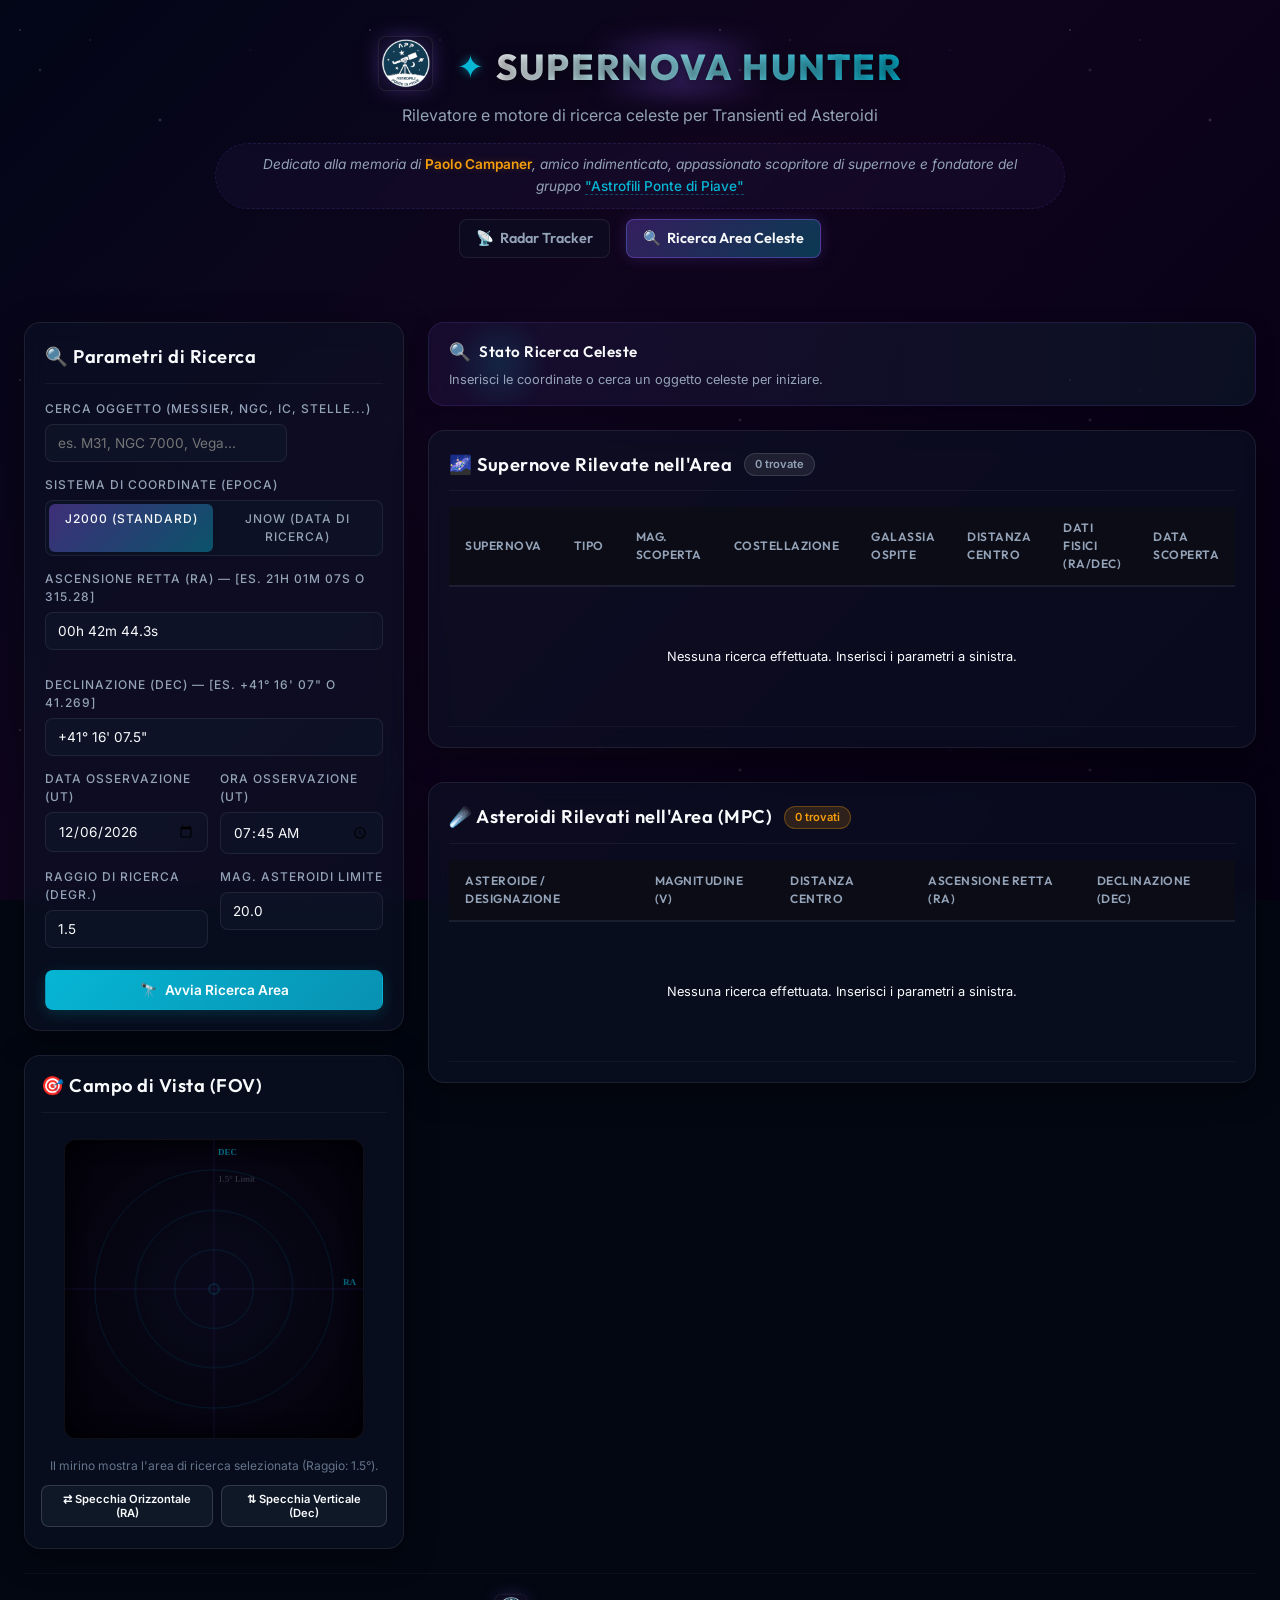
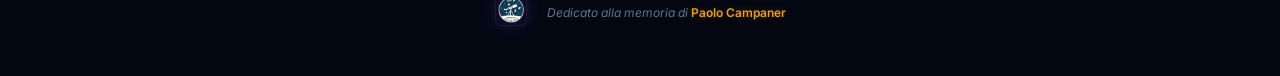
==== commit 54ec7d35: "Add RA/Dec labels, mirroring controls, and remove MPC debug console" ====
--- a/search.html
+++ b/search.html
@@ -132,6 +132,14 @@
                     </div>
                     <div style="font-size: 0.75rem; color: var(--text-muted); text-align: center; margin-top: 8px;">
                         Il mirino mostra l'area di ricerca selezionata (Raggio: <span id="fovRadiusLabel">1.5</span>°).
+                    </div>
+                    <div class="mirror-controls" style="display: flex; justify-content: center; gap: 8px; margin-top: 10px; margin-bottom: 5px;">
+                        <button type="button" id="btnFlipH" class="btn btn-secondary btn-sm" style="padding: 6px 12px; font-size: 0.7rem; border-color: rgba(255,255,255,0.15);">
+                            ⇄ Specchia Orizzontale (RA)
+                        </button>
+                        <button type="button" id="btnFlipV" class="btn btn-secondary btn-sm" style="padding: 6px 12px; font-size: 0.7rem; border-color: rgba(255,255,255,0.15);">
+                            ⇅ Specchia Verticale (Dec)
+                        </button>
                     </div>
                 </div>
 
@@ -252,24 +260,6 @@
                         </div>
                     </div>
                 </div>
-                <!-- MPC Debug Console -->
-                <div class="card glass-card" id="mpcDebugConsole" style="margin-top: 10px; border-color: rgba(6, 182, 212, 0.3);">
-                    <div class="card-header" style="cursor: pointer; display: flex; justify-content: space-between; align-items: center;" onclick="document.getElementById('mpcDebugContent').classList.toggle('collapsed')">
-                        <h2>🛠️ MPC Debug Console (Scambio Query)</h2>
-                        <span class="badge badge-info" style="cursor: pointer;">Espandi/Riduci</span>
-                    </div>
-                    <div id="mpcDebugContent" class="debug-content collapsed" style="padding: 12px; display: flex; flex-direction: column; gap: 10px;">
-                        <div>
-                            <strong style="color: var(--neon-cyan); font-size: 0.8rem;">URL Richiesta (tramite Proxy):</strong>
-                            <input type="text" id="debugMpcUrl" readonly style="width: 100%; background: rgba(0,0,0,0.5); border: 1px solid rgba(255,255,255,0.1); color: #fff; padding: 6px; border-radius: 4px; font-family: monospace; font-size: 0.75rem; margin-top: 4px;">
-                        </div>
-                        <div>
-                            <strong style="color: var(--neon-gold); font-size: 0.8rem;">Risposta HTML Ricevuta:</strong>
-                            <textarea id="debugMpcResponse" readonly rows="12" style="width: 100%; background: rgba(0,0,0,0.5); border: 1px solid rgba(255,255,255,0.1); color: #fff; padding: 6px; border-radius: 4px; font-family: monospace; font-size: 0.75rem; margin-top: 4px; resize: vertical;"></textarea>
-                        </div>
-                    </div>
-                </div>
-
             </section>
             
         </main>
--- a/style.css
+++ b/style.css
@@ -1560,4 +1560,11 @@
     display: none !important;
 }
 
-
+.btn-flip-active {
+    background: linear-gradient(135deg, rgba(139, 92, 246, 0.5) 0%, rgba(6, 182, 212, 0.5) 100%) !important;
+    border-color: var(--neon-cyan) !important;
+    color: #fff !important;
+    box-shadow: 0 0 8px rgba(6, 182, 212, 0.4);
+}
+
+
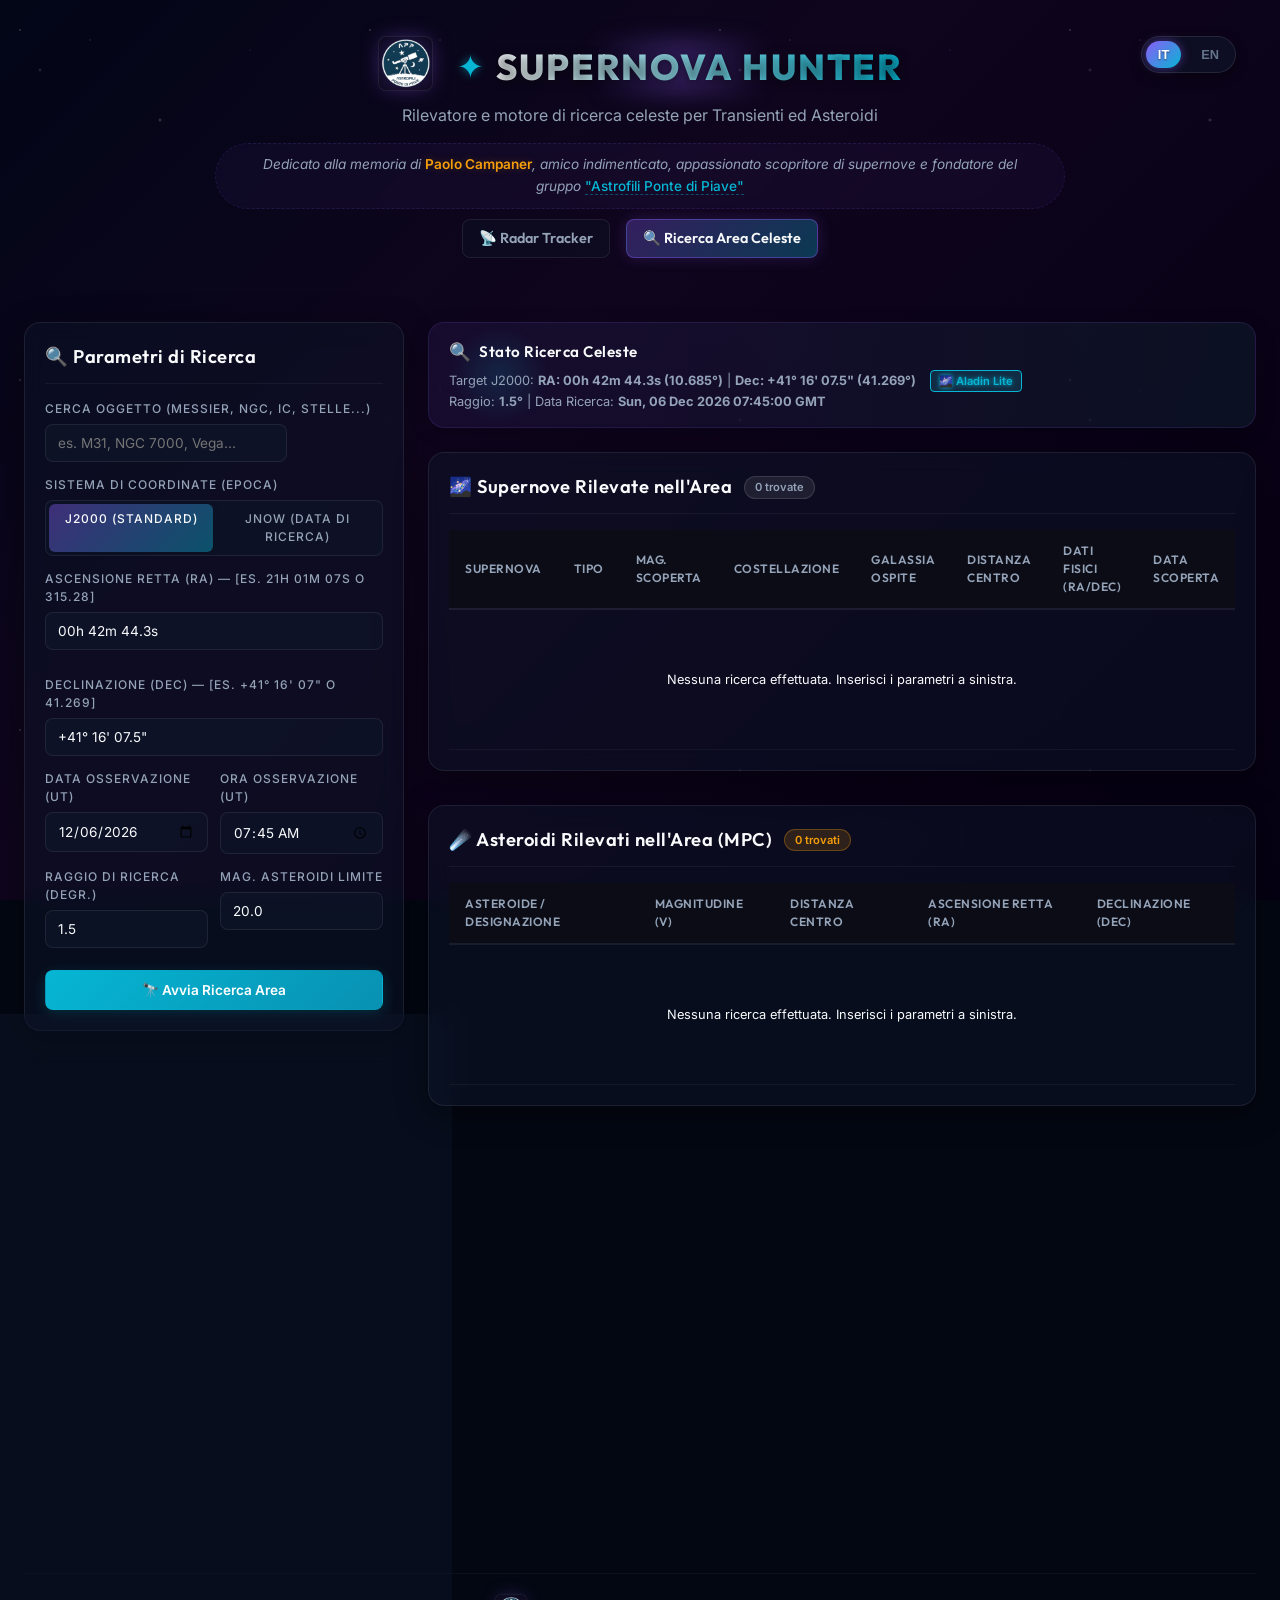
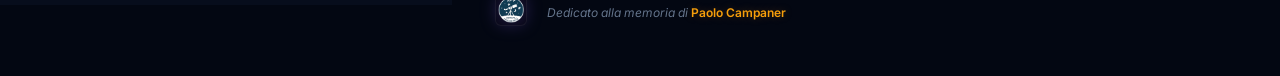
==== commit 0a0c2179: "feat: Add bilingual translation support (IT/EN) to index and search frontend" ====
--- a/search.html
+++ b/search.html
@@ -30,17 +30,17 @@
                     <h1>SUPERNOVA HUNTER</h1>
                 </div>
             </div>
-            <p class="header-subtitle">Rilevatore e motore di ricerca celeste per Transienti ed Asteroidi</p>
-            <div class="header-dedication">
+            <p class="header-subtitle" data-i18n="header-subtitle-search">Rilevatore e motore di ricerca celeste per Transienti ed Asteroidi</p>
+            <div class="header-dedication" data-i18n="header-dedication">
                 Dedicato alla memoria di <strong class="dedication-highlight">Paolo Campaner</strong>, amico indimenticato, appassionato scopritore di supernove e fondatore del gruppo <a href="https://www.astrofilipontedipiave.it" target="_blank" class="dedication-link">"Astrofili Ponte di Piave"</a>
             </div>
             
             <!-- Navigation Menu -->
             <nav class="nav-menu">
-                <a href="index.html" class="nav-item">
+                <a href="index.html" class="nav-item" id="navToRadar" data-i18n="menu-radar">
                     <span>📡</span> Radar Tracker
                 </a>
-                <a href="search.html" class="nav-item active">
+                <a href="search.html" class="nav-item active" data-i18n="menu-search">
                     <span>🔍</span> Ricerca Area Celeste
                 </a>
             </nav>
@@ -55,49 +55,49 @@
                 <!-- Target Configuration Card -->
                 <div class="card glass-card">
                     <div class="card-header">
-                        <h2>🔍 Parametri di Ricerca</h2>
+                        <h2 data-i18n="search-params-title">🔍 Parametri di Ricerca</h2>
                     </div>
                     
                     <form id="searchForm" class="config-form">
                         <!-- DSO Text Search -->
                         <div class="form-group">
-                            <label for="dsoSearch">Cerca Oggetto (Messier, NGC, IC, Stelle...)</label>
+                            <label for="dsoSearch" data-i18n="label-dso">Cerca Oggetto (Messier, NGC, IC, Stelle...)</label>
                             <div class="search-container">
-                                <input type="text" id="dsoSearch" placeholder="es. M31, NGC 7000, Vega..." autocomplete="off">
+                                <input type="text" id="dsoSearch" placeholder="es. M31, NGC 7000, Vega..." data-i18n-placeholder="placeholder-dso-search" autocomplete="off">
                                 <div id="searchSuggestions" class="suggestions-list" style="display: none;"></div>
                             </div>
                         </div>
                         
                         <!-- Epoch Coordinate System Toggle -->
                         <div class="form-group">
-                            <label>Sistema di Coordinate (Epoca)</label>
+                            <label data-i18n="label-epoch">Sistema di Coordinate (Epoca)</label>
                             <div class="radio-group-container">
                                 <input type="radio" name="coordEpoch" id="epochJ2000" value="J2000" checked>
-                                <label for="epochJ2000" class="radio-btn-label">J2000 (Standard)</label>
+                                <label for="epochJ2000" class="radio-btn-label" data-i18n="label-epoch-j2000">J2000 (Standard)</label>
                                 
                                 <input type="radio" name="coordEpoch" id="epochJNow" value="JNow">
-                                <label for="epochJNow" class="radio-btn-label">JNow (Data di Ricerca)</label>
+                                <label for="epochJNow" class="radio-btn-label" data-i18n="label-epoch-jnow">JNow (Data di Ricerca)</label>
                             </div>
                         </div>
 
                         <!-- RA and Dec Inputs -->
                         <div class="form-group">
-                            <label for="inputRA">Ascensione Retta (RA) — [es. 21h 01m 07s o 315.28]</label>
+                            <label for="inputRA" data-i18n="label-ra-search">Ascensione Retta (RA) — [es. 21h 01m 07s o 315.28]</label>
                             <input type="text" id="inputRA" required placeholder="es. 21h 01m 07s o 315.28">
                         </div>
                         <div class="form-group" style="margin-top: 12px;">
-                            <label for="inputDec">Declinazione (Dec) — [es. +41° 16' 07&quot; o 41.269]</label>
+                            <label for="inputDec" data-i18n="label-dec-search">Declinazione (Dec) — [es. +41° 16' 07&quot; o 41.269]</label>
                             <input type="text" id="inputDec" required placeholder="es. +41° 16' 07&quot; o 41.269">
                         </div>
 
                         <!-- Date and Time of Observation (for Precession & MPC calculations) -->
                         <div class="form-row">
                             <div class="form-group">
-                                <label for="searchDate">Data Osservazione (UT)</label>
+                                <label for="searchDate" data-i18n="label-search-date">Data Osservazione (UT)</label>
                                 <input type="date" id="searchDate" required>
                             </div>
                             <div class="form-group">
-                                <label for="searchTime">Ora Osservazione (UT)</label>
+                                <label for="searchTime" data-i18n="label-search-time">Ora Osservazione (UT)</label>
                                 <input type="time" id="searchTime" required>
                             </div>
                         </div>
@@ -105,18 +105,18 @@
                         <!-- Radius and Limiting Mag -->
                         <div class="form-row">
                             <div class="form-group">
-                                <label for="searchRadius">Raggio di Ricerca (degr.)</label>
+                                <label for="searchRadius" data-i18n="label-search-radius">Raggio di Ricerca (degr.)</label>
                                 <input type="number" id="searchRadius" step="0.1" min="0.1" max="5.0" value="1.5" required>
                             </div>
                             <div class="form-group">
-                                <label for="limitMag">Mag. Asteroidi Limite</label>
+                                <label for="limitMag" data-i18n="label-limit-mag">Mag. Asteroidi Limite</label>
                                 <input type="number" id="limitMag" step="0.5" min="10" max="25" value="20.0" required>
                             </div>
                         </div>
 
                         <div class="form-buttons">
-                            <button type="submit" class="btn btn-search">
-                                <span>🔭</span> Avvia Ricerca Area
+                            <button type="submit" class="btn btn-search" data-i18n="btn-search-area">
+                                🔭 Avvia Ricerca Area
                             </button>
                         </div>
                     </form>
@@ -125,19 +125,19 @@
                 <!-- Coordinates Target Mini-Map Visualizer -->
                 <div class="card glass-card coord-viz-card">
                     <div class="card-header" style="width: 100%;">
-                        <h2>🎯 Campo di Vista (FOV)</h2>
+                        <h2 data-i18n="fov-title">🎯 Campo di Vista (FOV)</h2>
                     </div>
                     <div class="coord-canvas-container">
                         <canvas id="coordVisualizer" width="300" height="300"></canvas>
                     </div>
-                    <div style="font-size: 0.75rem; color: var(--text-muted); text-align: center; margin-top: 8px;">
+                    <div style="font-size: 0.75rem; color: var(--text-muted); text-align: center; margin-top: 8px;" data-i18n="fov-desc">
                         Il mirino mostra l'area di ricerca selezionata (Raggio: <span id="fovRadiusLabel">1.5</span>°).
                     </div>
                     <div class="mirror-controls" style="display: flex; justify-content: center; gap: 8px; margin-top: 10px; margin-bottom: 5px;">
-                        <button type="button" id="btnFlipH" class="btn btn-secondary btn-sm" style="padding: 6px 12px; font-size: 0.7rem; border-color: rgba(255,255,255,0.15);">
+                        <button type="button" id="btnFlipH" class="btn btn-secondary btn-sm" style="padding: 6px 12px; font-size: 0.7rem; border-color: rgba(255,255,255,0.15);" data-i18n="btn-flip-h">
                             ⇄ Specchia Orizzontale (RA)
                         </button>
-                        <button type="button" id="btnFlipV" class="btn btn-secondary btn-sm" style="padding: 6px 12px; font-size: 0.7rem; border-color: rgba(255,255,255,0.15);">
+                        <button type="button" id="btnFlipV" class="btn btn-secondary btn-sm" style="padding: 6px 12px; font-size: 0.7rem; border-color: rgba(255,255,255,0.15);" data-i18n="btn-flip-v">
                             ⇅ Specchia Verticale (Dec)
                         </button>
                     </div>
@@ -154,9 +154,9 @@
                     <div class="banner-content">
                         <div class="banner-title-group">
                             <span class="pulse-icon">🔍</span>
-                            <h3>Stato Ricerca Celeste</h3>
-                        </div>
-                        <p id="searchSummaryText">Inserisci le coordinate o cerca un oggetto celeste per iniziare.</p>
+                            <h3 data-i18n="search-status-title">Stato Ricerca Celeste</h3>
+                        </div>
+                        <p id="searchSummaryText" data-i18n="search-status-default">Inserisci le coordinate o cerca un oggetto celeste per iniziare.</p>
                     </div>
                 </div>
 
@@ -164,7 +164,7 @@
                 <div class="card glass-card results-card">
                     <div class="card-header">
                         <div class="header-title-wrapper">
-                            <h2>🌌 Supernove Rilevate nell'Area</h2>
+                            <h2 data-i18n="sn-area-title">🌌 Supernove Rilevate nell'Area</h2>
                             <span class="count-badge" id="snCountBadge">0 trovate</span>
                         </div>
                     </div>
@@ -173,19 +173,19 @@
                         <table class="supernovae-table">
                             <thead>
                                 <tr>
-                                    <th>Supernova</th>
-                                    <th>Tipo</th>
-                                    <th>Mag. Scoperta</th>
-                                    <th>Costellazione</th>
-                                    <th>Galassia Ospite</th>
-                                    <th>Distanza Centro</th>
-                                    <th>Dati Fisici (RA/Dec)</th>
-                                    <th>Data Scoperta</th>
+                                    <th data-i18n="th-sn-search">Supernova</th>
+                                    <th data-i18n="th-type-search">Tipo</th>
+                                    <th data-i18n="th-mag-search">Mag. Scoperta</th>
+                                    <th data-i18n="th-constellation-search">Costellazione</th>
+                                    <th data-i18n="th-galaxy-search">Galassia Ospite</th>
+                                    <th data-i18n="th-dist-search">Distanza Centro</th>
+                                    <th data-i18n="th-phys-search">Dati Fisici (RA/Dec)</th>
+                                    <th data-i18n="th-date-search">Data Scoperta</th>
                                 </tr>
                             </thead>
                             <tbody id="snResultsBody">
                                 <tr>
-                                    <td colspan="8" class="table-placeholder">
+                                    <td colspan="8" class="table-placeholder" data-i18n="placeholder-no-search">
                                         Nessuna ricerca effettuata. Inserisci i parametri a sinistra.
                                     </td>
                                 </tr>
@@ -198,7 +198,7 @@
                 <div class="card glass-card results-card" style="margin-top: 10px;">
                     <div class="card-header">
                         <div class="header-title-wrapper">
-                            <h2>☄️ Asteroidi Rilevati nell'Area (MPC)</h2>
+                            <h2 data-i18n="ast-area-title">☄️ Asteroidi Rilevati nell'Area (MPC)</h2>
                             <span class="count-badge badge-asteroid" id="asteroidCountBadge">0 trovati</span>
                         </div>
                     </div>
@@ -207,16 +207,16 @@
                         <table class="supernovae-table">
                             <thead>
                                 <tr>
-                                    <th>Asteroide / Designazione</th>
-                                    <th>Magnitudine (V)</th>
-                                    <th>Distanza Centro</th>
-                                    <th>Ascensione Retta (RA)</th>
-                                    <th>Declinazione (Dec)</th>
+                                    <th data-i18n="th-ast-name">Asteroide / Designazione</th>
+                                    <th data-i18n="th-ast-mag">Magnitudine (V)</th>
+                                    <th data-i18n="th-ast-dist">Distanza Centro</th>
+                                    <th data-i18n="th-ast-ra">Ascensione Retta (RA)</th>
+                                    <th data-i18n="th-ast-dec">Declinazione (Dec)</th>
                                 </tr>
                             </thead>
                             <tbody id="asteroidResultsBody">
                                 <tr>
-                                    <td colspan="8" class="table-placeholder">
+                                    <td colspan="8" class="table-placeholder" data-i18n="placeholder-no-search">
                                         Nessuna ricerca effettuata. Inserisci i parametri a sinistra.
                                     </td>
                                 </tr>
@@ -230,8 +230,8 @@
                     <div style="display: flex; gap: 12px; align-items: flex-start;">
                         <span style="font-size: 1.5rem;">⚠️</span>
                         <div>
-                            <h4 style="color: var(--neon-gold); font-family: var(--font-display); margin-bottom: 4px;">Problema con l'interrogazione diretta dell'MPC</h4>
-                            <p style="font-size: 0.8rem; color: var(--text-secondary); margin-bottom: 12px;">
+                            <h4 style="color: var(--neon-gold); font-family: var(--font-display); margin-bottom: 4px;" data-i18n="fallback-title">Problema con l'interrogazione diretta dell'MPC</h4>
+                            <p style="font-size: 0.8rem; color: var(--text-secondary); margin-bottom: 12px;" data-i18n="fallback-desc">
                                 La richiesta diretta ai server del Minor Planet Center è stata bloccata (CORS o timeout). Puoi comunque produrre la lista ufficiale compilando la richiesta ufficiale in una nuova finestra.
                             </p>
                             
@@ -253,7 +253,7 @@
                                 <input type="hidden" name="needed" value="f">
                                 <input type="hidden" name="type" value="p">
                                 
-                                <button type="submit" class="btn btn-secondary" style="border-color: var(--neon-gold); color: var(--neon-gold); background: rgba(245, 158, 11, 0.1);">
+                                <button type="submit" class="btn btn-secondary" style="border-color: var(--neon-gold); color: var(--neon-gold); background: rgba(245, 158, 11, 0.1);" data-i18n="btn-fallback">
                                     🔗 Apri Ricerca su Minor Planet Center (Nuova Scheda)
                                 </button>
                             </form>
@@ -271,7 +271,7 @@
                     <img src="LogoAstrofili.png" alt="Logo Astrofili Ponte di Piave" class="footer-logo-img">
                 </a>
                 <div class="footer-text">
-                    <p class="footer-dedication-text">Dedicato alla memoria di <span class="dedication-highlight">Paolo Campaner</span></p>
+                    <p class="footer-dedication-text" data-i18n="footer-dedication">Dedicato alla memoria di <span class="dedication-highlight">Paolo Campaner</span></p>
                 </div>
             </div>
         </footer>
@@ -288,42 +288,42 @@
             <div class="modal-body">
                 <div class="modal-info-grid">
                     <div class="info-block">
-                        <span class="label">Costellazione</span>
+                        <span class="label" data-i18n="th-constellation">Costellazione</span>
                         <span class="value" id="modalConstellation">Ursa Major</span>
                     </div>
                     <div class="info-block">
-                        <span class="label">Magnitudine Scoperta</span>
+                        <span class="label" data-i18n="th-mag-search">Magnitudine Scoperta</span>
                         <span class="value" id="modalMag">16.5</span>
                     </div>
                     <div class="info-block">
-                        <span class="label">Filtro Rilevazione</span>
+                        <span class="label" data-i18n="modal-filter">Filtro Rilevazione</span>
                         <span class="value" id="modalFilter">Clear (g-ZTF)</span>
                     </div>
                     <div class="info-block">
-                        <span class="label">Redshift (z)</span>
+                        <span class="label" data-i18n="modal-redshift">Redshift (z)</span>
                         <span class="value" id="modalRedshift">0.015</span>
                     </div>
                     <div class="info-block">
-                        <span class="label">Ascensione Retta</span>
+                        <span class="label" data-i18n="modal-ra">Ascensione Retta</span>
                         <span class="value" id="modalRa">12h 34m 56s (188.74°)</span>
                     </div>
                     <div class="info-block">
-                        <span class="label">Declinazione</span>
+                        <span class="label" data-i18n="modal-dec">Declinazione</span>
                         <span class="value" id="modalDec">+16° 28' 14" (16.47°)</span>
                     </div>
                     <div class="info-block">
-                        <span class="label">Gruppo Scopritore</span>
+                        <span class="label" data-i18n="modal-group">Gruppo Scopritore</span>
                         <span class="value" id="modalGroup">ATLAS collaboration</span>
                     </div>
                     <div class="info-block">
-                        <span class="label">Data di Rilevazione</span>
+                        <span class="label" data-i18n="modal-date">Data di Rilevazione</span>
                         <span class="value" id="modalDate">2026-05-18 09:31:51</span>
                     </div>
                 </div>
                 
                 <!-- Visibility Timeline inside Modal (hidden dynamically on search) -->
                 <div class="modal-visibility-tracker" style="display: none;">
-                    <h3>📈 Finestra Visibilità (Prossime 6 Ore)</h3>
+                    <h3 data-i18n="modal-vis-window">📈 Finestra Visibilità (Prossime 6 Ore)</h3>
                     <div class="visibility-timeline" id="modalTimeline">
                         <!-- Populated by JS -->
                     </div>
@@ -331,14 +331,15 @@
             </div>
 
             <div class="modal-footer">
-                <a href="#" target="_blank" id="btnTnsLink" class="btn btn-primary">Apri scheda su WIS-TNS</a>
+                <a href="#" target="_blank" id="btnTnsLink" class="btn btn-primary" data-i18n="btn-tns">Apri scheda su WIS-TNS</a>
                 <a href="#" target="_blank" id="btnAladinLink" class="btn btn-secondary" style="background: rgba(34, 211, 238, 0.2); border: 1px solid var(--neon-cyan); color: var(--neon-cyan); text-shadow: 0 0 5px var(--neon-cyan); font-weight: 600;">🌌 Aladin Lite</a>
-                <button type="button" class="btn btn-secondary" id="btnModalClose">Chiudi</button>
+                <button type="button" class="btn btn-secondary" id="btnModalClose" data-i18n="modal-btn-close">Chiudi</button>
             </div>
         </div>
     </div>
 
     <!-- Scripts -->
+    <script src="i18n.js"></script>
     <script src="search.js"></script>
 </body>
 </html>
--- a/style.css
+++ b/style.css
@@ -114,6 +114,7 @@
     text-align: center;
     padding: 12px 0;
     margin-bottom: 8px;
+    position: relative;
 }
 
 .header-logo-container {
@@ -1114,14 +1115,14 @@
         color: var(--text-muted);
     }
     
-    .config-form {
+    .config-panel .config-form {
         transition: max-height 0.3s ease-out, opacity 0.2s ease-out;
         max-height: 500px;
         opacity: 1;
         overflow: hidden;
     }
     
-    .config-form.collapsed {
+    .config-panel .config-form.collapsed {
         max-height: 0;
         opacity: 0;
         pointer-events: none;
@@ -1567,4 +1568,81 @@
     box-shadow: 0 0 8px rgba(6, 182, 212, 0.4);
 }
 
-
+.btn-aladin-inline {
+    display: inline-flex;
+    align-items: center;
+    gap: 4px;
+    background: rgba(34, 211, 238, 0.15);
+    border: 1px solid var(--neon-cyan);
+    color: var(--neon-cyan);
+    text-decoration: none;
+    font-size: 0.7rem;
+    font-weight: 600;
+    padding: 2px 8px;
+    border-radius: 4px;
+    margin-left: 10px;
+    transition: all 0.2s ease;
+    text-shadow: 0 0 4px var(--neon-cyan);
+    vertical-align: middle;
+}
+
+.btn-aladin-inline:hover {
+    background: rgba(34, 211, 238, 0.3);
+    box-shadow: 0 0 8px var(--neon-cyan);
+    transform: translateY(-1px);
+}
+
+/* Language Selector Styles */
+.lang-selector {
+    position: absolute;
+    top: 12px;
+    right: 20px;
+    display: flex;
+    gap: 8px;
+    background: rgba(15, 23, 42, 0.6);
+    backdrop-filter: blur(8px);
+    -webkit-backdrop-filter: blur(8px);
+    border: 1px solid rgba(255, 255, 255, 0.1);
+    padding: 4px;
+    border-radius: 20px;
+    box-shadow: 0 4px 12px rgba(0, 0, 0, 0.4);
+    z-index: 100;
+}
+
+.lang-btn {
+    background: transparent;
+    border: none;
+    color: var(--text-muted);
+    font-size: 0.8rem;
+    font-weight: 700;
+    padding: 6px 12px;
+    border-radius: 16px;
+    cursor: pointer;
+    transition: all 0.3s cubic-bezier(0.4, 0, 0.2, 1);
+    text-transform: uppercase;
+}
+
+.lang-btn:hover {
+    color: var(--text-light);
+    background: rgba(255, 255, 255, 0.05);
+}
+
+.lang-btn.active {
+    color: #fff;
+    background: linear-gradient(135deg, var(--neon-purple), var(--neon-cyan));
+    box-shadow: 0 0 10px rgba(139, 92, 246, 0.5);
+    text-shadow: 0 1px 2px rgba(0, 0, 0, 0.5);
+}
+
+@media (max-width: 768px) {
+    .lang-selector {
+        position: relative;
+        top: 0;
+        right: 0;
+        margin: 10px auto 0 auto;
+        width: fit-content;
+    }
+}
+
+
+
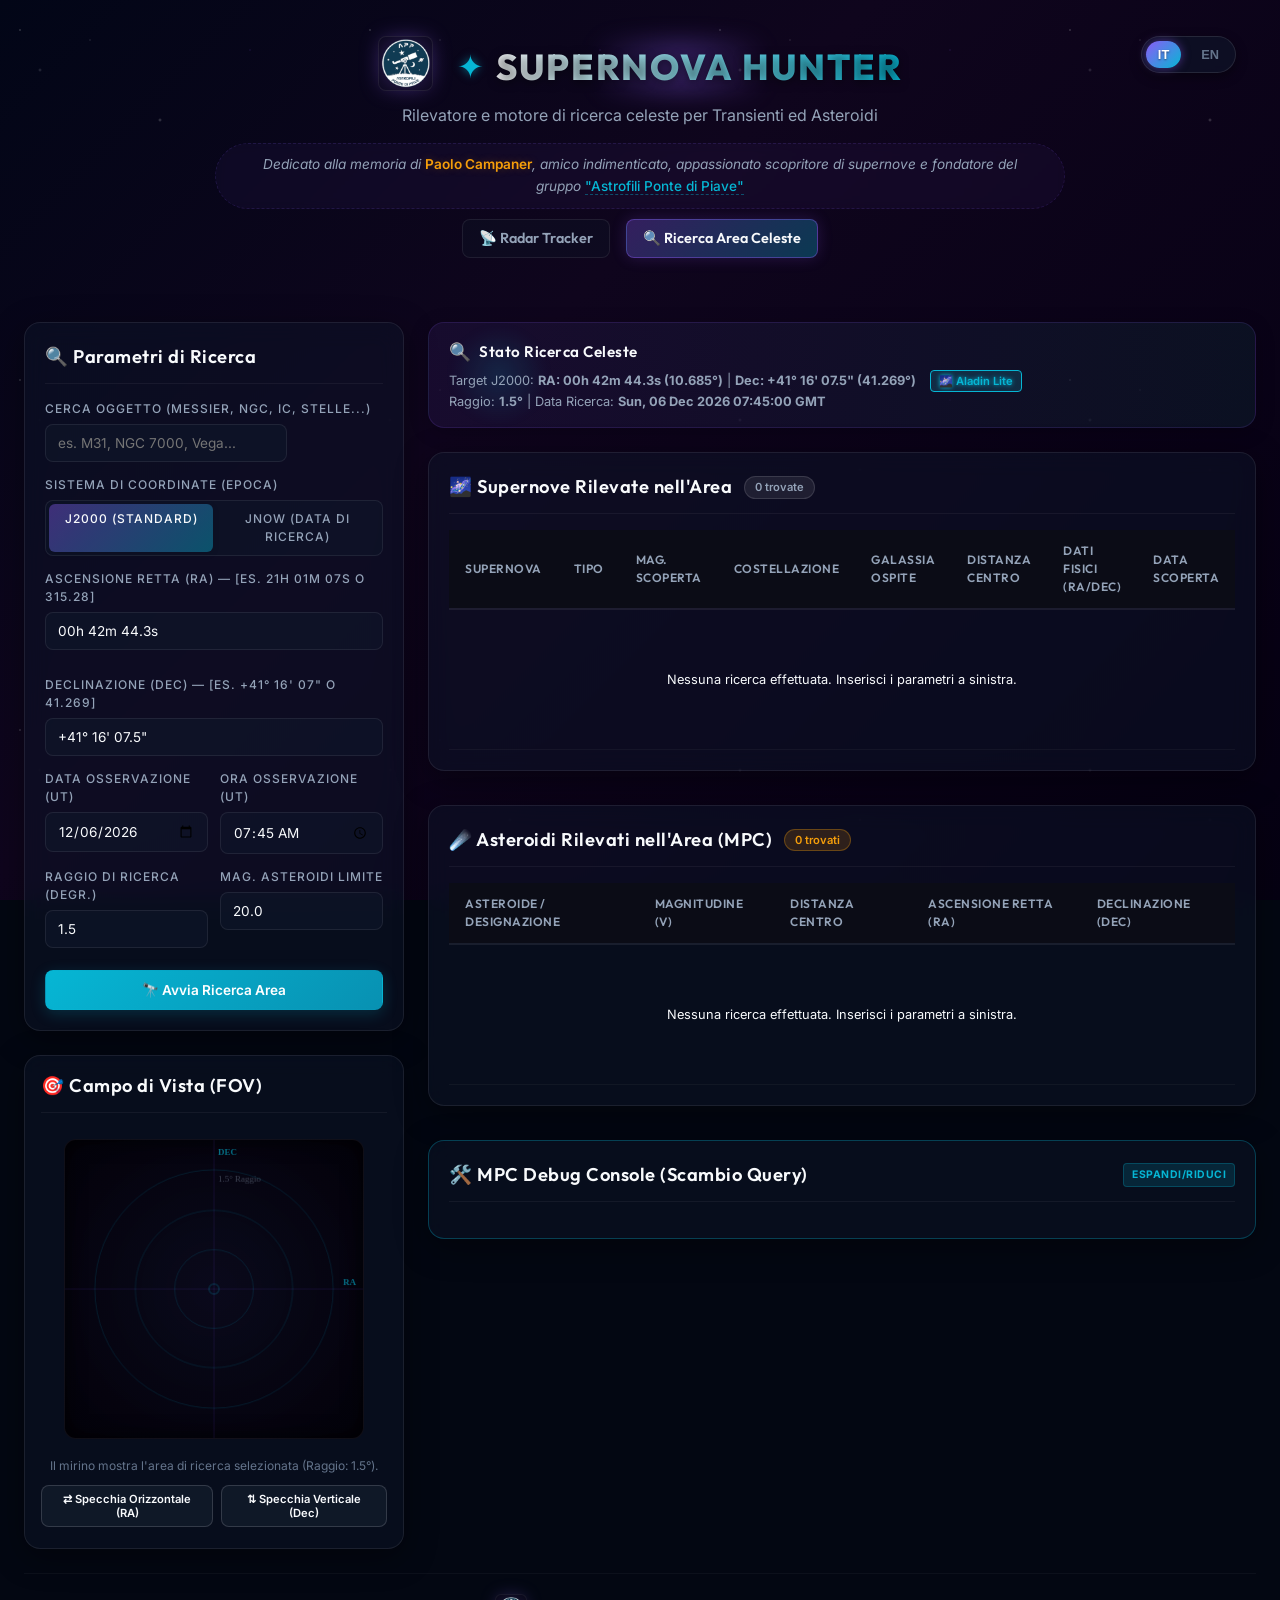
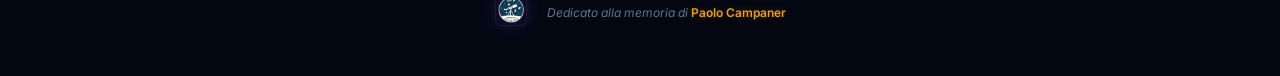
==== commit 54150b16: "feat: Restore MPC Debug Console in search view" ====
--- a/search.html
+++ b/search.html
@@ -260,6 +260,24 @@
                         </div>
                     </div>
                 </div>
+                
+                <!-- MPC Debug Console -->
+                <div class="card glass-card" id="mpcDebugConsole" style="margin-top: 10px; border-color: rgba(6, 182, 212, 0.3);">
+                    <div class="card-header" style="cursor: pointer; display: flex; justify-content: space-between; align-items: center;" onclick="document.getElementById('mpcDebugContent').classList.toggle('collapsed')">
+                        <h2 data-i18n="debug-title">🛠️ MPC Debug Console (Scambio Query)</h2>
+                        <span class="badge badge-info" style="cursor: pointer;" data-i18n="debug-toggle">Espandi/Riduci</span>
+                    </div>
+                    <div id="mpcDebugContent" class="debug-content collapsed" style="padding: 12px; display: flex; flex-direction: column; gap: 10px;">
+                        <div>
+                            <strong style="color: var(--neon-cyan); font-size: 0.8rem;" data-i18n="debug-url-label">URL Richiesta (tramite Proxy):</strong>
+                            <input type="text" id="debugMpcUrl" readonly style="width: 100%; background: rgba(0,0,0,0.5); border: 1px solid rgba(255,255,255,0.1); color: #fff; padding: 6px; border-radius: 4px; font-family: monospace; font-size: 0.75rem; margin-top: 4px;">
+                        </div>
+                        <div>
+                            <strong style="color: var(--neon-gold); font-size: 0.8rem;" data-i18n="debug-response-label">Risposta HTML Ricevuta:</strong>
+                            <textarea id="debugMpcResponse" readonly rows="12" style="width: 100%; background: rgba(0,0,0,0.5); border: 1px solid rgba(255,255,255,0.1); color: #fff; padding: 6px; border-radius: 4px; font-family: monospace; font-size: 0.75rem; margin-top: 4px; resize: vertical;"></textarea>
+                        </div>
+                    </div>
+                </div>
             </section>
             
         </main>
